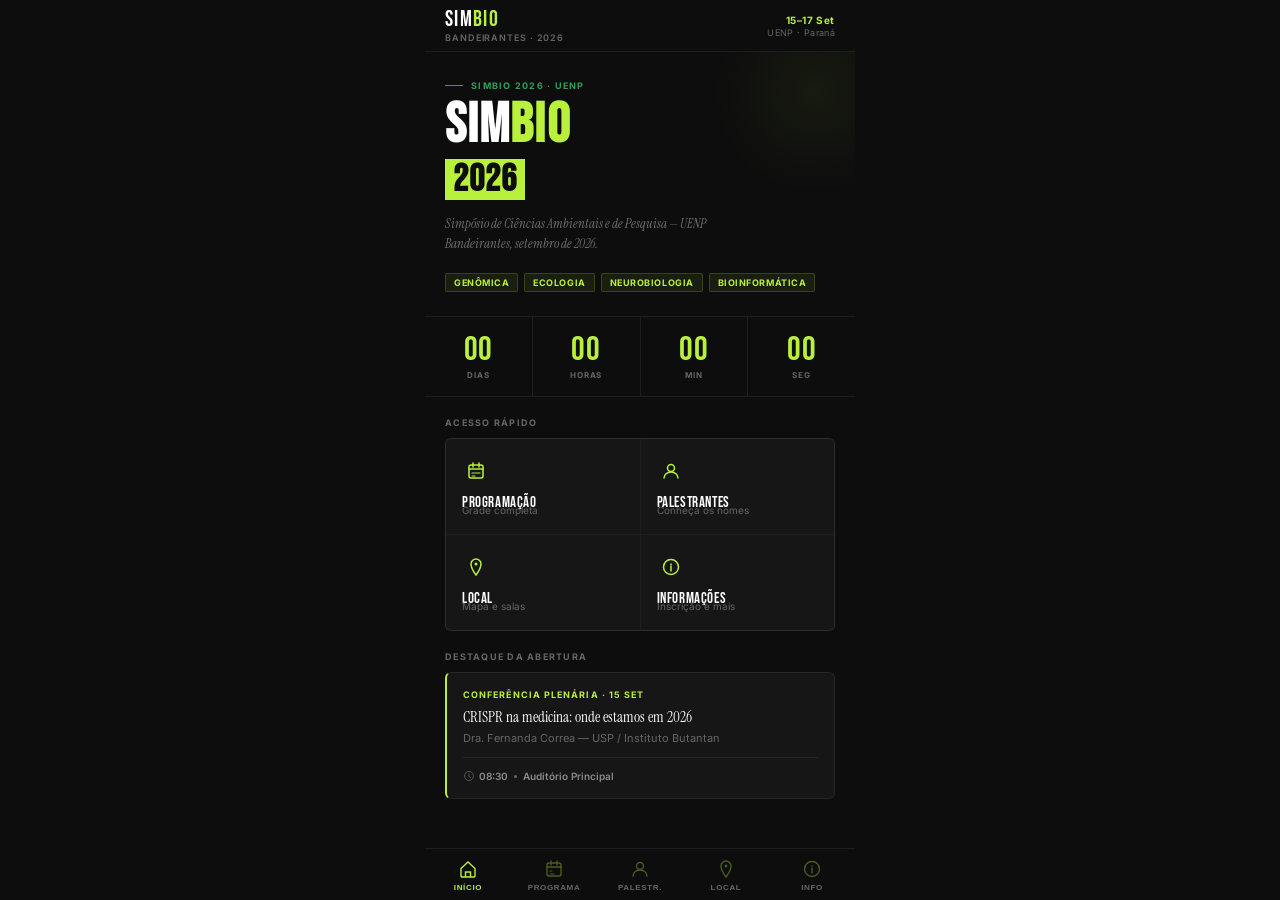
==== app.html @ 9fc4fdfe "update app and index" ====
<!DOCTYPE html>
<html lang="pt-BR">
<head>
  <meta charset="UTF-8" />
  <meta name="viewport" content="width=device-width, initial-scale=1.0, viewport-fit=cover" />
  <meta name="theme-color" content="#0d0d0d" />
  <meta name="apple-mobile-web-app-capable" content="yes" />
  <meta name="apple-mobile-web-app-status-bar-style" content="black-translucent" />
  <meta name="apple-mobile-web-app-title" content="SIMBIO" />
  <meta name="description" content="App oficial do SIMBIO 2026 — UENP Bandeirantes" />
  <link rel="manifest" href="manifest.json" />
  <link href="https://fonts.googleapis.com/css2?family=Bebas+Neue&family=Instrument+Serif:ital@0;1&family=Inter:wght@300;400;500;600&display=swap" rel="stylesheet" />
  <title>SIMBIO 2026</title>
  <style>
    *, *::before, *::after { box-sizing: border-box; margin: 0; padding: 0; }

    :root {
      --ink:      #0d0d0d;
      --ink-mid:  #161616;
      --ink-dim:  #555;
      --bio:      #1a6b3a;
      --bio-lite: #2fa05a;
      --acid:     #b8f03c;
      --white:    #ffffff;
      --muted:    #666;
      --rule:     rgba(255,255,255,0.07);
      --safe-top: env(safe-area-inset-top, 0px);
      --safe-bot: env(safe-area-inset-bottom, 0px);
    }

    html, body {
      height: 100%;
      background: var(--ink);
      color: var(--white);
      font-family: 'Inter', system-ui, sans-serif;
      -webkit-font-smoothing: antialiased;
      overscroll-behavior: none;
    }

    #app {
      display: flex;
      flex-direction: column;
      height: 100dvh;
      max-width: 430px;
      margin: 0 auto;
    }

    /* ── INSTALL BANNER ── */
    #install-banner {
      display: none;
      align-items: center;
      gap: 10px;
      background: var(--acid);
      color: var(--ink);
      padding: 10px 16px;
      padding-top: calc(10px + var(--safe-top));
      font-size: 12px;
      font-weight: 600;
    }
    #install-banner.visible { display: flex; }
    #install-banner button {
      margin-left: auto;
      background: var(--ink);
      color: var(--acid);
      border: none;
      border-radius: 3px;
      padding: 5px 14px;
      font-size: 10px;
      font-weight: 700;
      letter-spacing: 0.08em;
      text-transform: uppercase;
      cursor: pointer;
      white-space: nowrap;
      font-family: inherit;
    }
    #install-banner .close-banner {
      background: transparent;
      color: var(--ink);
      border: none;
      padding: 4px 2px;
      font-size: 18px;
      line-height: 1;
      cursor: pointer;
      opacity: 0.6;
    }

    /* ── HEADER ── */
    header {
      padding: 0 20px;
      padding-top: var(--safe-top);
      height: calc(52px + var(--safe-top));
      background: var(--ink);
      border-bottom: 1px solid var(--rule);
      display: flex;
      align-items: center;
      justify-content: space-between;
      position: sticky; top: 0; z-index: 10;
      flex-shrink: 0;
    }
    .logo-mark {
      font-family: 'Bebas Neue', sans-serif;
      font-size: 22px;
      letter-spacing: 0.06em;
      color: var(--white);
      line-height: 1;
    }
    .logo-mark span { color: var(--acid); }
    .logo-sub {
      font-size: 9px;
      font-weight: 600;
      letter-spacing: 0.1em;
      text-transform: uppercase;
      color: var(--muted);
      margin-top: 1px;
    }
    .header-date {
      font-size: 10px;
      font-weight: 700;
      letter-spacing: 0.06em;
      color: var(--acid);
      text-align: right;
    }
    .header-date span {
      display: block;
      font-size: 9px;
      font-weight: 400;
      color: var(--muted);
      letter-spacing: 0.04em;
      margin-top: 1px;
    }

    /* ── SCROLL ── */
    main { flex: 1; overflow-y: auto; -webkit-overflow-scrolling: touch; }
    .screen { display: none; }
    .screen.active { display: block; }

    /* ── SEC LABEL ── */
    .sec-label {
      font-size: 9px;
      font-weight: 700;
      letter-spacing: 0.14em;
      text-transform: uppercase;
      color: var(--muted);
      padding: 20px 20px 10px;
    }

    /* ── HOME HERO ── */
    .home-hero {
      padding: 28px 20px 24px;
      border-bottom: 1px solid var(--rule);
      position: relative;
      overflow: hidden;
    }
    .home-hero::after {
      content: '';
      position: absolute;
      top: -80px; right: -80px;
      width: 240px; height: 240px;
      background: radial-gradient(circle, rgba(184,240,60,0.06) 0%, transparent 60%);
      pointer-events: none;
    }
    .hero-eyebrow {
      display: flex; align-items: center; gap: 8px;
      font-size: 9px;
      font-weight: 700;
      letter-spacing: 0.14em;
      text-transform: uppercase;
      color: var(--bio-lite);
      margin-bottom: 10px;
    }
    .hero-eyebrow::before {
      content: '';
      display: inline-block;
      width: 18px; height: 1px;
      background: var(--bio-lite);
    }
    .hero-title {
      font-family: 'Bebas Neue', sans-serif;
      font-size: 56px;
      line-height: 0.88;
      letter-spacing: 0.02em;
      color: var(--white);
    }
    .hero-title .a { color: var(--acid); }
    .hero-title .yr {
      display: inline-block;
      background: var(--acid);
      color: var(--ink);
      padding: 0 8px;
      font-size: 38px;
      line-height: 1.08;
    }
    .hero-sub {
      font-family: 'Instrument Serif', serif;
      font-style: italic;
      font-size: 13px;
      color: rgba(255,255,255,0.42);
      line-height: 1.55;
      margin: 14px 0 18px;
      max-width: 280px;
    }
    .hero-tags { display: flex; gap: 6px; flex-wrap: wrap; }
    .hero-tag {
      background: rgba(184,240,60,0.08);
      border: 1px solid rgba(184,240,60,0.18);
      border-radius: 2px;
      padding: 3px 8px;
      font-size: 9px;
      font-weight: 700;
      letter-spacing: 0.06em;
      text-transform: uppercase;
      color: var(--acid);
    }

    /* ── COUNTDOWN ── */
    .cd-row {
      display: flex;
      border-bottom: 1px solid var(--rule);
    }
    .cd-box {
      flex: 1;
      padding: 16px 0;
      text-align: center;
      border-right: 1px solid var(--rule);
    }
    .cd-box:last-child { border-right: none; }
    .cd-num {
      font-family: 'Bebas Neue', sans-serif;
      font-size: 34px;
      color: var(--acid);
      line-height: 1;
      display: block;
      letter-spacing: 0.02em;
    }
    .cd-lbl {
      font-size: 8px;
      font-weight: 700;
      letter-spacing: 0.1em;
      text-transform: uppercase;
      color: var(--muted);
      margin-top: 3px;
      display: block;
    }

    /* ── QUICK GRID ── */
    .quick-grid {
      display: grid;
      grid-template-columns: 1fr 1fr;
      gap: 1px;
      background: var(--rule);
      margin: 0 20px;
      border-radius: 6px;
      overflow: hidden;
      border: 1px solid var(--rule);
    }
    .quick-card {
      background: var(--ink-mid);
      padding: 18px 16px;
      cursor: pointer;
      -webkit-tap-highlight-color: transparent;
      transition: background .12s;
      display: flex;
      flex-direction: column;
      gap: 10px;
    }
    .quick-card:active { background: rgba(26,107,58,0.3); }
    .quick-icon {
      width: 28px; height: 28px;
      display: flex; align-items: center; justify-content: center;
    }
    .quick-icon svg { display: block; }
    .quick-title {
      font-family: 'Bebas Neue', sans-serif;
      font-size: 15px;
      letter-spacing: 0.04em;
      color: var(--white);
      line-height: 1;
    }
    .quick-sub {
      font-size: 10px;
      color: var(--muted);
      margin-top: -6px;
    }

    /* ── DESTAQUE ── */
    .destaque {
      margin: 0 20px;
      border: 1px solid var(--rule);
      border-left: 2px solid var(--acid);
      border-radius: 6px;
      padding: 16px;
      background: var(--ink-mid);
    }
    .destaque-label {
      font-size: 9px;
      font-weight: 700;
      letter-spacing: 0.12em;
      text-transform: uppercase;
      color: var(--acid);
      margin-bottom: 8px;
    }
    .destaque-title {
      font-family: 'Instrument Serif', serif;
      font-size: 15px;
      color: var(--white);
      line-height: 1.3;
      margin-bottom: 4px;
    }
    .destaque-speaker { font-size: 11px; color: var(--muted); }
    .destaque-meta {
      display: flex; align-items: center; gap: 6px;
      margin-top: 12px;
      padding-top: 12px;
      border-top: 1px solid var(--rule);
    }
    .destaque-meta-item {
      font-size: 10px;
      font-weight: 600;
      color: rgba(255,255,255,0.5);
      display: flex; align-items: center; gap: 4px;
    }
    .destaque-meta-item svg { opacity: 0.5; }
    .destaque-meta-dot {
      width: 3px; height: 3px;
      background: var(--muted);
      border-radius: 50%;
    }

    /* ── PROGRAMAÇÃO ── */
    .day-tabs {
      display: flex;
      border-bottom: 1px solid var(--rule);
      overflow-x: auto;
      scrollbar-width: none;
    }
    .day-tabs::-webkit-scrollbar { display: none; }
    .day-tab {
      flex-shrink: 0;
      padding: 12px 20px;
      background: transparent;
      border: none;
      border-bottom: 2px solid transparent;
      margin-bottom: -1px;
      font-family: 'Bebas Neue', sans-serif;
      font-size: 15px;
      letter-spacing: 0.06em;
      color: var(--muted);
      cursor: pointer;
      -webkit-tap-highlight-color: transparent;
      transition: color .15s, border-color .15s;
    }
    .day-tab.active { color: var(--acid); border-bottom-color: var(--acid); }

    .sched-list { padding: 0 20px; }
    .sched-item {
      display: flex; gap: 16px;
      padding: 14px 0;
      border-bottom: 1px solid var(--rule);
    }
    .sched-item:last-child { border-bottom: none; }
    .sched-time {
      flex-shrink: 0;
      width: 38px;
      font-size: 10px;
      font-weight: 500;
      color: var(--muted);
      padding-top: 2px;
      font-variant-numeric: tabular-nums;
    }
    .sched-info { flex: 1; }
    .sched-name {
      font-size: 13px;
      font-weight: 600;
      color: var(--white);
      line-height: 1.35;
      margin-bottom: 2px;
    }
    .sched-speaker { font-size: 11px; color: var(--muted); margin-bottom: 6px; }
    .sched-tags { display: flex; gap: 4px; flex-wrap: wrap; }
    .tag-room {
      font-size: 9px;
      font-weight: 600;
      letter-spacing: 0.04em;
      background: rgba(26,107,58,0.2);
      color: var(--bio-lite);
      padding: 2px 6px;
      border-radius: 2px;
    }
    .tag-type {
      font-size: 9px;
      font-weight: 700;
      letter-spacing: 0.06em;
      text-transform: uppercase;
      background: rgba(184,240,60,0.1);
      color: var(--acid);
      padding: 2px 6px;
      border-radius: 2px;
    }

    /* ── PALESTRANTES ── */
    .speakers-list { padding: 0 20px; }
    .speaker-item {
      display: flex; align-items: center; gap: 14px;
      padding: 14px 0;
      border-bottom: 1px solid var(--rule);
    }
    .speaker-item:last-child { border-bottom: none; }
    .sp-ava {
      width: 40px; height: 40px;
      border-radius: 50%;
      background: var(--ink-mid);
      border: 1px solid var(--rule);
      display: flex; align-items: center; justify-content: center;
      flex-shrink: 0;
    }
    .sp-info { flex: 1; }
    .sp-name {
      font-family: 'Instrument Serif', serif;
      font-size: 14px;
      color: var(--white);
      margin-bottom: 1px;
    }
    .sp-inst {
      font-size: 9px;
      font-weight: 700;
      letter-spacing: 0.08em;
      text-transform: uppercase;
      color: var(--bio-lite);
    }
    .sp-topic { font-size: 11px; color: var(--muted); margin-top: 3px; line-height: 1.35; }

    /* ── MAPA ── */
    .map-visual {
      height: 150px;
      background: #0a0a0a;
      position: relative;
      overflow: hidden;
      display: flex; align-items: center; justify-content: center;
      border-bottom: 1px solid var(--rule);
    }
    .map-grid-bg {
      position: absolute; inset: 0;
      background-image:
        linear-gradient(rgba(184,240,60,0.05) 1px, transparent 1px),
        linear-gradient(90deg, rgba(184,240,60,0.05) 1px, transparent 1px);
      background-size: 28px 28px;
    }
    .map-pin-wrap {
      position: relative; z-index: 1;
      display: flex; flex-direction: column; align-items: center; gap: 8px;
    }
    .map-dot {
      width: 14px; height: 14px;
      background: var(--acid);
      border-radius: 50% 50% 50% 0;
      transform: rotate(-45deg);
      box-shadow: 0 0 0 4px rgba(184,240,60,0.15);
    }
    .map-lbl {
      background: rgba(13,13,13,0.92);
      border: 1px solid rgba(184,240,60,0.15);
      padding: 4px 10px;
      border-radius: 3px;
      font-size: 10px;
      font-weight: 700;
      letter-spacing: 0.05em;
      color: rgba(255,255,255,0.7);
      white-space: nowrap;
    }
    .map-info-bar {
      display: flex; justify-content: space-between; align-items: center;
      padding: 14px 20px;
      border-bottom: 1px solid var(--rule);
    }
    .map-addr { font-size: 12px; font-weight: 600; color: var(--white); }
    .map-city { font-size: 10px; color: var(--muted); margin-top: 2px; }
    .map-btn {
      background: var(--acid);
      color: var(--ink);
      border: none;
      border-radius: 3px;
      padding: 8px 14px;
      font-size: 10px;
      font-weight: 700;
      letter-spacing: 0.08em;
      text-transform: uppercase;
      cursor: pointer;
      font-family: inherit;
    }

    .rooms-list { padding: 0 20px; }
    .room-row {
      display: flex; align-items: center; gap: 14px;
      padding: 13px 0;
      border-bottom: 1px solid var(--rule);
    }
    .room-row:last-child { border-bottom: none; }
    .room-icon {
      width: 32px; height: 32px;
      background: rgba(26,107,58,0.15);
      border-radius: 4px;
      display: flex; align-items: center; justify-content: center;
      flex-shrink: 0;
    }
    .room-name { font-size: 13px; font-weight: 600; color: var(--white); }
    .room-cap { font-size: 10px; color: var(--muted); margin-top: 2px; }

    /* ── INFO ── */
    .info-cards { padding: 0 20px; }
    .info-card {
      background: var(--ink-mid);
      border: 1px solid var(--rule);
      border-radius: 6px;
      padding: 16px;
      margin-bottom: 8px;
    }
    .info-card-head {
      display: flex; align-items: center; gap: 8px;
      font-family: 'Bebas Neue', sans-serif;
      font-size: 15px;
      letter-spacing: 0.04em;
      color: var(--white);
      margin-bottom: 10px;
    }
    .info-card p { font-size: 12px; color: var(--muted); line-height: 1.65; }
    .info-card a { color: var(--acid); text-decoration: none; }
    .info-items { list-style: none; }
    .info-items li {
      font-size: 12px; color: var(--muted);
      padding: 4px 0;
      border-bottom: 1px solid var(--rule);
      display: flex; align-items: flex-start; gap: 8px;
    }
    .info-items li:last-child { border-bottom: none; }
    .info-items li::before {
      content: '';
      display: inline-block;
      width: 4px; height: 4px;
      background: var(--acid);
      border-radius: 50%;
      flex-shrink: 0;
      margin-top: 5px;
    }

    /* ── NAV ── */
    nav {
      display: flex;
      background: var(--ink);
      border-top: 1px solid var(--rule);
      padding-bottom: var(--safe-bot);
      flex-shrink: 0;
    }
    .nav-btn {
      flex: 1;
      display: flex; flex-direction: column; align-items: center; justify-content: center;
      padding: 10px 4px 8px;
      background: transparent;
      border: none;
      cursor: pointer;
      -webkit-tap-highlight-color: transparent;
      gap: 4px;
    }
    .nav-icon { display: flex; align-items: center; justify-content: center; }
    .nav-icon svg { transition: opacity .15s; }
    .nav-label {
      font-size: 8px;
      font-weight: 700;
      letter-spacing: 0.08em;
      text-transform: uppercase;
      color: var(--muted);
      font-family: inherit;
      transition: color .15s;
    }
    .nav-btn.active .nav-label { color: var(--acid); }
    .nav-btn.active .nav-icon svg { opacity: 1; }
    .nav-btn:not(.active) .nav-icon svg { opacity: 0.35; }

    /* ── MODAL ── */
    #install-modal {
      display: none;
      position: fixed; inset: 0; z-index: 100;
      background: rgba(0,0,0,0.75);
      align-items: flex-end;
      justify-content: center;
    }
    #install-modal.open { display: flex; }
    .modal-sheet {
      background: #1a1a1a;
      border-radius: 14px 14px 0 0;
      padding: 20px 20px calc(28px + var(--safe-bot));
      width: 100%;
      max-width: 430px;
      border-top: 1px solid var(--rule);
    }
    .modal-handle {
      width: 32px; height: 3px;
      background: rgba(255,255,255,0.12);
      border-radius: 2px;
      margin: 0 auto 18px;
    }
    .modal-sheet h3 {
      font-family: 'Bebas Neue', sans-serif;
      font-size: 22px;
      letter-spacing: 0.04em;
      color: var(--white);
      margin-bottom: 6px;
    }
    .modal-sheet p { font-size: 12px; color: var(--muted); margin-bottom: 16px; line-height: 1.65; }
    .install-steps { list-style: none; margin-bottom: 20px; }
    .install-steps li {
      display: flex; align-items: flex-start; gap: 10px;
      padding: 7px 0;
      font-size: 12px; color: rgba(255,255,255,0.6);
      border-bottom: 1px solid var(--rule);
    }
    .install-steps li:last-child { border-bottom: none; }
    .step-num {
      flex-shrink: 0;
      width: 18px; height: 18px;
      background: var(--bio);
      border-radius: 50%;
      display: flex; align-items: center; justify-content: center;
      font-size: 9px; font-weight: 700; color: white;
    }
    .modal-btns { display: flex; gap: 8px; }
    .btn-primary {
      flex: 1;
      background: var(--acid);
      border: none; border-radius: 4px;
      padding: 13px;
      font-family: 'Bebas Neue', sans-serif;
      font-size: 18px;
      letter-spacing: 0.06em;
      color: var(--ink);
      cursor: pointer;
    }
    .btn-secondary {
      background: transparent;
      border: 1px solid var(--rule);
      border-radius: 4px;
      padding: 13px 16px;
      font-size: 11px;
      font-weight: 600;
      color: var(--muted);
      cursor: pointer;
      font-family: inherit;
      letter-spacing: 0.04em;
    }


    /* ── GRADIENT TEXT (no-span color split) ── */
    .title-grad {
      background: linear-gradient(90deg, #ffffff 0%, #ffffff 52%, #b8f03c 52%);
      -webkit-background-clip: text;
      -webkit-text-fill-color: transparent;
      background-clip: text;
    }
    .logo-grad {
      background: linear-gradient(90deg, #ffffff 0%, #ffffff 56%, #b8f03c 56%);
      -webkit-background-clip: text;
      -webkit-text-fill-color: transparent;
      background-clip: text;
    }
    @media (prefers-reduced-motion: reduce) { * { transition: none !important; } }
  </style>
</head>
<body>
<div id="app">

  <div id="install-banner">
    <span>Instale o SIMBIO no seu celular</span>
    <button id="banner-install-btn">Instalar</button>
    <button class="close-banner" id="banner-close">×</button>
  </div>

  <header>
    <div>
      <div class="logo-mark">SIM<span>BIO</span></div>
      <div class="logo-sub">Bandeirantes · 2026</div>
    </div>
    <div class="header-date">
      15–17 Set
      <span>UENP · Paraná</span>
    </div>
  </header>

  <main>

    <!-- HOME -->
    <section class="screen active" id="screen-home">
      <div class="home-hero">
        <p class="hero-eyebrow">SIMBIO 2026 · UENP</p>
        <h2 class="hero-title">
          SIM<span class="a">BIO</span><br>
          <span class="yr">2026</span>
        </h2>
        <p class="hero-sub">Simpósio de Ciências Ambientais e de Pesquisa — UENP Bandeirantes, setembro de 2026.</p>
        <div class="hero-tags">
          <span class="hero-tag">Genômica</span>
          <span class="hero-tag">Ecologia</span>
          <span class="hero-tag">Neurobiologia</span>
          <span class="hero-tag">Bioinformática</span>
        </div>
      </div>

      <div class="cd-row">
        <div class="cd-box"><span class="cd-num" id="cd-d">90</span><span class="cd-lbl">Dias</span></div>
        <div class="cd-box"><span class="cd-num" id="cd-h">00</span><span class="cd-lbl">Horas</span></div>
        <div class="cd-box"><span class="cd-num" id="cd-m">00</span><span class="cd-lbl">Min</span></div>
        <div class="cd-box"><span class="cd-num" id="cd-s">00</span><span class="cd-lbl">Seg</span></div>
      </div>

      <p class="sec-label">Acesso rápido</p>
      <div class="quick-grid">
        <div class="quick-card" onclick="goTo('programacao')">
          <div class="quick-icon">
            <svg width="20" height="20" viewBox="0 0 20 20" fill="none">
              <rect x="3" y="4" width="14" height="13" rx="2" stroke="#b8f03c" stroke-width="1.5"/>
              <path d="M7 2v4M13 2v4M3 8h14" stroke="#b8f03c" stroke-width="1.5" stroke-linecap="round"/>
              <path d="M6 12h2M9 12h5M6 15h3" stroke="#b8f03c" stroke-width="1.2" stroke-linecap="round"/>
            </svg>
          </div>
          <div>
            <div class="quick-title">Programação</div>
            <div class="quick-sub">Grade completa</div>
          </div>
        </div>
        <div class="quick-card" onclick="goTo('palestrantes')">
          <div class="quick-icon">
            <svg width="20" height="20" viewBox="0 0 20 20" fill="none">
              <circle cx="10" cy="7" r="3.5" stroke="#b8f03c" stroke-width="1.5"/>
              <path d="M3 17c0-3.314 3.134-6 7-6s7 2.686 7 6" stroke="#b8f03c" stroke-width="1.5" stroke-linecap="round"/>
            </svg>
          </div>
          <div>
            <div class="quick-title">Palestrantes</div>
            <div class="quick-sub">Conheça os nomes</div>
          </div>
        </div>
        <div class="quick-card" onclick="goTo('mapa')">
          <div class="quick-icon">
            <svg width="20" height="20" viewBox="0 0 20 20" fill="none">
              <path d="M10 2C7.239 2 5 4.239 5 7c0 4.418 5 11 5 11s5-6.582 5-11c0-2.761-2.239-5-5-5z" stroke="#b8f03c" stroke-width="1.5"/>
              <circle cx="10" cy="7" r="1.5" fill="#b8f03c"/>
            </svg>
          </div>
          <div>
            <div class="quick-title">Local</div>
            <div class="quick-sub">Mapa e salas</div>
          </div>
        </div>
        <div class="quick-card" onclick="goTo('info')">
          <div class="quick-icon">
            <svg width="20" height="20" viewBox="0 0 20 20" fill="none">
              <circle cx="10" cy="10" r="7.5" stroke="#b8f03c" stroke-width="1.5"/>
              <path d="M10 9v5M10 7v.5" stroke="#b8f03c" stroke-width="1.5" stroke-linecap="round"/>
            </svg>
          </div>
          <div>
            <div class="quick-title">Informações</div>
            <div class="quick-sub">Inscrição e mais</div>
          </div>
        </div>
      </div>

      <p class="sec-label">Destaque da abertura</p>
      <div class="destaque">
        <p class="destaque-label">Conferência plenária · 15 Set</p>
        <p class="destaque-title">CRISPR na medicina: onde estamos em 2026</p>
        <p class="destaque-speaker">Dra. Fernanda Correa — USP / Instituto Butantan</p>
        <div class="destaque-meta">
          <div class="destaque-meta-item">
            <svg width="12" height="12" viewBox="0 0 12 12" fill="none"><circle cx="6" cy="6" r="4.5" stroke="currentColor" stroke-width="1"/><path d="M6 4v2.5l1.5 1" stroke="currentColor" stroke-width="1" stroke-linecap="round"/></svg>
            08:30
          </div>
          <div class="destaque-meta-dot"></div>
          <div class="destaque-meta-item">Auditório Principal</div>
        </div>
      </div>
      <div style="height:20px"></div>
    </section>

    <!-- PROGRAMAÇÃO -->
    <section class="screen" id="screen-programacao">
      <div class="day-tabs">
        <button class="day-tab active" onclick="setDay(this,'dia1')">Seg 15</button>
        <button class="day-tab" onclick="setDay(this,'dia2')">Ter 16</button>
        <button class="day-tab" onclick="setDay(this,'dia3')">Qua 17</button>
      </div>
      <div class="sched-list" id="dia1">
        <div class="sched-item"><div class="sched-time">08:00</div><div class="sched-info"><p class="sched-name">Credenciamento e abertura</p><div class="sched-tags"><span class="tag-room">Hall de entrada</span></div></div></div>
        <div class="sched-item"><div class="sched-time">08:30</div><div class="sched-info"><p class="sched-name">CRISPR na medicina: onde estamos em 2026</p><p class="sched-speaker">Dra. Fernanda Correa — USP</p><div class="sched-tags"><span class="tag-room">Aud. Principal</span><span class="tag-type">Plenária</span></div></div></div>
        <div class="sched-item"><div class="sched-time">10:00</div><div class="sched-info"><p class="sched-name">Coffee Break</p><div class="sched-tags"><span class="tag-room">Foyer</span></div></div></div>
        <div class="sched-item"><div class="sched-time">10:30</div><div class="sched-info"><p class="sched-name">Simpósio: Biodiversidade da Mata Atlântica</p><p class="sched-speaker">Dr. Rafael Menezes — INPA</p><div class="sched-tags"><span class="tag-room">Sala A</span></div></div></div>
        <div class="sched-item"><div class="sched-time">14:00</div><div class="sched-info"><p class="sched-name">Comunicações orais — Ecologia</p><div class="sched-tags"><span class="tag-room">Sala B</span></div></div></div>
        <div class="sched-item"><div class="sched-time">16:00</div><div class="sched-info"><p class="sched-name">Sessão de pôsteres I</p><div class="sched-tags"><span class="tag-room">Aud. Principal</span><span class="tag-type">Interativo</span></div></div></div>
      </div>
      <div class="sched-list" id="dia2" style="display:none">
        <div class="sched-item"><div class="sched-time">09:00</div><div class="sched-info"><p class="sched-name">Neurobiologia do comportamento animal</p><p class="sched-speaker">Prof. Marcelo Dias — UFMG</p><div class="sched-tags"><span class="tag-room">Aud. Principal</span><span class="tag-type">Plenária</span></div></div></div>
        <div class="sched-item"><div class="sched-time">10:30</div><div class="sched-info"><p class="sched-name">Mesa redonda: Publicação científica</p><div class="sched-tags"><span class="tag-room">Sala A</span></div></div></div>
        <div class="sched-item"><div class="sched-time">14:00</div><div class="sched-info"><p class="sched-name">Minicurso: Microscopia confocal</p><p class="sched-speaker">Dra. Larissa Fontes — FIOCRUZ</p><div class="sched-tags"><span class="tag-room">Lab. Microscopia</span></div></div></div>
        <div class="sched-item"><div class="sched-time">16:00</div><div class="sched-info"><p class="sched-name">Workshop: Bioinformática aplicada</p><p class="sched-speaker">Profa. Camila Teixeira — UNICAMP</p><div class="sched-tags"><span class="tag-room">Lab. Computação</span></div></div></div>
      </div>
      <div class="sched-list" id="dia3" style="display:none">
        <div class="sched-item"><div class="sched-time">09:00</div><div class="sched-info"><p class="sched-name">Mudanças climáticas e biodiversidade</p><p class="sched-speaker">Dra. Ana Lima — INPE</p><div class="sched-tags"><span class="tag-room">Aud. Principal</span><span class="tag-type">Plenária</span></div></div></div>
        <div class="sched-item"><div class="sched-time">11:00</div><div class="sched-info"><p class="sched-name">Sessão de pôsteres II</p><div class="sched-tags"><span class="tag-room">Aud. Principal</span><span class="tag-type">Interativo</span></div></div></div>
        <div class="sched-item"><div class="sched-time">14:00</div><div class="sched-info"><p class="sched-name">Comunicações orais — Biologia Molecular</p><div class="sched-tags"><span class="tag-room">Sala B</span></div></div></div>
        <div class="sched-item"><div class="sched-time">17:00</div><div class="sched-info"><p class="sched-name">Premiação e encerramento</p><div class="sched-tags"><span class="tag-room">Aud. Principal</span><span class="tag-type">Plenária</span></div></div></div>
      </div>
    </section>

    <!-- PALESTRANTES -->
    <section class="screen" id="screen-palestrantes">
      <p class="sec-label">Confirmados</p>
      <div class="speakers-list">
        <div class="speaker-item">
          <div class="sp-ava"><svg width="18" height="18" viewBox="0 0 20 20" fill="none"><circle cx="10" cy="7" r="3.5" stroke="#2fa05a" stroke-width="1.5"/><path d="M3 17c0-3.314 3.134-6 7-6s7 2.686 7 6" stroke="#2fa05a" stroke-width="1.5" stroke-linecap="round"/></svg></div>
          <div class="sp-info"><p class="sp-name">Dra. Fernanda Correa</p><p class="sp-inst">USP / Butantan</p><p class="sp-topic">CRISPR e terapia gênica</p></div>
        </div>
        <div class="speaker-item">
          <div class="sp-ava"><svg width="18" height="18" viewBox="0 0 20 20" fill="none"><circle cx="10" cy="7" r="3.5" stroke="#2fa05a" stroke-width="1.5"/><path d="M3 17c0-3.314 3.134-6 7-6s7 2.686 7 6" stroke="#2fa05a" stroke-width="1.5" stroke-linecap="round"/></svg></div>
          <div class="sp-info"><p class="sp-name">Dr. Rafael Menezes</p><p class="sp-inst">INPA</p><p class="sp-topic">Biodiversidade Amazônica</p></div>
        </div>
        <div class="speaker-item">
          <div class="sp-ava"><svg width="18" height="18" viewBox="0 0 20 20" fill="none"><circle cx="10" cy="7" r="3.5" stroke="#2fa05a" stroke-width="1.5"/><path d="M3 17c0-3.314 3.134-6 7-6s7 2.686 7 6" stroke="#2fa05a" stroke-width="1.5" stroke-linecap="round"/></svg></div>
          <div class="sp-info"><p class="sp-name">Profa. Camila Teixeira</p><p class="sp-inst">UNICAMP</p><p class="sp-topic">Bioinformática e genômica</p></div>
        </div>
        <div class="speaker-item">
          <div class="sp-ava"><svg width="18" height="18" viewBox="0 0 20 20" fill="none"><circle cx="10" cy="7" r="3.5" stroke="#2fa05a" stroke-width="1.5"/><path d="M3 17c0-3.314 3.134-6 7-6s7 2.686 7 6" stroke="#2fa05a" stroke-width="1.5" stroke-linecap="round"/></svg></div>
          <div class="sp-info"><p class="sp-name">Prof. Marcelo Dias</p><p class="sp-inst">UFMG</p><p class="sp-topic">Neurobiologia animal</p></div>
        </div>
        <div class="speaker-item">
          <div class="sp-ava"><svg width="18" height="18" viewBox="0 0 20 20" fill="none"><circle cx="10" cy="7" r="3.5" stroke="#2fa05a" stroke-width="1.5"/><path d="M3 17c0-3.314 3.134-6 7-6s7 2.686 7 6" stroke="#2fa05a" stroke-width="1.5" stroke-linecap="round"/></svg></div>
          <div class="sp-info"><p class="sp-name">Dra. Ana Lima</p><p class="sp-inst">INPE</p><p class="sp-topic">Clima e biodiversidade</p></div>
        </div>
        <div class="speaker-item">
          <div class="sp-ava"><svg width="18" height="18" viewBox="0 0 20 20" fill="none"><circle cx="10" cy="7" r="3.5" stroke="#2fa05a" stroke-width="1.5"/><path d="M3 17c0-3.314 3.134-6 7-6s7 2.686 7 6" stroke="#2fa05a" stroke-width="1.5" stroke-linecap="round"/></svg></div>
          <div class="sp-info"><p class="sp-name">Dra. Larissa Fontes</p><p class="sp-inst">FIOCRUZ</p><p class="sp-topic">Microscopia avançada</p></div>
        </div>
      </div>
    </section>

    <!-- MAPA -->
    <section class="screen" id="screen-mapa">
      <div class="map-visual">
        <div class="map-grid-bg"></div>
        <div class="map-pin-wrap">
          <div class="map-dot"></div>
          <div class="map-lbl">UENP — Campus Bandeirantes</div>
        </div>
      </div>
      <div class="map-info-bar">
        <div>
          <p class="map-addr">UENP — Campus Bandeirantes</p>
          <p class="map-city">Bandeirantes, Paraná</p>
        </div>
        <button class="map-btn" onclick="window.open('https://maps.google.com/?q=UENP+Bandeirantes+Parana')">Ver mapa</button>
      </div>
      <p class="sec-label">Salas e espaços</p>
      <div class="rooms-list">
        <div class="room-row">
          <div class="room-icon"><svg width="16" height="16" viewBox="0 0 16 16" fill="none"><rect x="2" y="5" width="12" height="9" rx="1" stroke="#2fa05a" stroke-width="1.2"/><path d="M5 5V4a3 3 0 016 0v1M8 9v2" stroke="#2fa05a" stroke-width="1.2" stroke-linecap="round"/></svg></div>
          <div><p class="room-name">Auditório Principal</p><p class="room-cap">800 pessoas — Plenárias e pôsteres</p></div>
        </div>
        <div class="room-row">
          <div class="room-icon"><svg width="16" height="16" viewBox="0 0 16 16" fill="none"><rect x="2" y="2" width="12" height="12" rx="1.5" stroke="#2fa05a" stroke-width="1.2"/><path d="M5 8h6M5 11h4" stroke="#2fa05a" stroke-width="1.2" stroke-linecap="round"/></svg></div>
          <div><p class="room-name">Sala A</p><p class="room-cap">150 pessoas — Simpósios</p></div>
        </div>
        <div class="room-row">
          <div class="room-icon"><svg width="16" height="16" viewBox="0 0 16 16" fill="none"><rect x="2" y="2" width="12" height="12" rx="1.5" stroke="#2fa05a" stroke-width="1.2"/><path d="M5 8h6M5 11h4" stroke="#2fa05a" stroke-width="1.2" stroke-linecap="round"/></svg></div>
          <div><p class="room-name">Sala B</p><p class="room-cap">150 pessoas — Comunicações orais</p></div>
        </div>
        <div class="room-row">
          <div class="room-icon"><svg width="16" height="16" viewBox="0 0 16 16" fill="none"><rect x="1.5" y="3.5" width="13" height="9" rx="1.5" stroke="#2fa05a" stroke-width="1.2"/><path d="M5 13.5v1.5M11 13.5v1.5M3 15.5h10" stroke="#2fa05a" stroke-width="1.2" stroke-linecap="round"/></svg></div>
          <div><p class="room-name">Lab. de Computação</p><p class="room-cap">40 pessoas — Workshops</p></div>
        </div>
        <div class="room-row">
          <div class="room-icon"><svg width="16" height="16" viewBox="0 0 16 16" fill="none"><circle cx="8" cy="7" r="4" stroke="#2fa05a" stroke-width="1.2"/><path d="M8 11v3M5 14h6" stroke="#2fa05a" stroke-width="1.2" stroke-linecap="round"/><circle cx="8" cy="7" r="1.5" fill="#2fa05a"/></svg></div>
          <div><p class="room-name">Lab. de Microscopia</p><p class="room-cap">20 pessoas — Minicursos práticos</p></div>
        </div>
      </div>
    </section>

    <!-- INFO -->
    <section class="screen" id="screen-info">
      <p class="sec-label">Informações gerais</p>
      <div class="info-cards">
        <div class="info-card">
          <p class="info-card-head">
            <svg width="14" height="14" viewBox="0 0 14 14" fill="none"><rect x="1.5" y="2.5" width="11" height="10" rx="1.5" stroke="#b8f03c" stroke-width="1.2"/><path d="M4.5 1.5v2M9.5 1.5v2M1.5 6h11" stroke="#b8f03c" stroke-width="1.2" stroke-linecap="round"/></svg>
            Inscrições
          </p>
          <ul class="info-items">
            <li>Abertas até 30 de agosto de 2026</li>
            <li>Graduação: R$ 120,00</li>
            <li>Pós-graduação: R$ 200,00</li>
            <li>Profissionais: R$ 350,00</li>
            <li>Submissão de trabalhos: até 15 de julho</li>
          </ul>
        </div>
      
        <div class="info-card">
          <p class="info-card-head">
            <svg width="14" height="14" viewBox="0 0 14 14" fill="none"><rect x="1.5" y="4.5" width="11" height="8" rx="1.5" stroke="#b8f03c" stroke-width="1.2"/><path d="M5 4.5V3a2 2 0 014 0v1.5M4.5 8.5h5" stroke="#b8f03c" stroke-width="1.2" stroke-linecap="round"/></svg>
            Alimentação
          </p>
          <ul class="info-items">
            <li>Coffee breaks inclusos na inscrição</li>
            <li>Almoço disponível no RU da UENP</li>
            <li>Opções vegetarianas e veganas</li>
          </ul>
        </div>
        <div class="info-card">
          <p class="info-card-head">
            <svg width="14" height="14" viewBox="0 0 14 14" fill="none"><rect x="1.5" y="1.5" width="11" height="11" rx="1.5" stroke="#b8f03c" stroke-width="1.2"/><path d="M4.5 7l2 2 3-3.5" stroke="#b8f03c" stroke-width="1.2" stroke-linecap="round" stroke-linejoin="round"/></svg>
            Certificados
          </p>
          <p>Emitidos via e-mail em até 10 dias após o evento. Participação mínima de 75% exigida.</p>
        </div>
        <div class="info-card">
          <p class="info-card-head">
            <svg width="14" height="14" viewBox="0 0 14 14" fill="none"><path d="M2 3.5A1.5 1.5 0 013.5 2h7A1.5 1.5 0 0112 3.5v7a1.5 1.5 0 01-1.5 1.5h-7A1.5 1.5 0 012 10.5v-7z" stroke="#b8f03c" stroke-width="1.2"/><path d="M5 5h4M5 7.5h2.5" stroke="#b8f03c" stroke-width="1.2" stroke-linecap="round"/></svg>
            Contato
          </p>
          <p>E-mail: <a href="mailto:simbio@uenp.edu.br">simbio@uenp.edu.br</a><br>Instagram: <a href="#">@simbio2026</a></p>
        </div>
        <div style="height:8px"></div>
      </div>
    </section>

  </main>

  <nav>
    <button class="nav-btn active" id="nav-home" onclick="goTo('home')">
      <span class="nav-icon">
        <svg width="20" height="20" viewBox="0 0 20 20" fill="none"><path d="M3 9.5L10 3l7 6.5V17a1 1 0 01-1 1H4a1 1 0 01-1-1V9.5z" stroke="#b8f03c" stroke-width="1.4"/><path d="M7.5 18v-5h5v5" stroke="#b8f03c" stroke-width="1.4"/></svg>
      </span>
      <span class="nav-label">Início</span>
    </button>
    <button class="nav-btn" id="nav-programacao" onclick="goTo('programacao')">
      <span class="nav-icon">
        <svg width="20" height="20" viewBox="0 0 20 20" fill="none"><rect x="3" y="4" width="14" height="13" rx="2" stroke="#b8f03c" stroke-width="1.4"/><path d="M7 2v4M13 2v4M3 8h14" stroke="#b8f03c" stroke-width="1.4" stroke-linecap="round"/><path d="M6 12h2M6 15h4" stroke="#b8f03c" stroke-width="1.2" stroke-linecap="round"/></svg>
      </span>
      <span class="nav-label">Programa</span>
    </button>
    <button class="nav-btn" id="nav-palestrantes" onclick="goTo('palestrantes')">
      <span class="nav-icon">
        <svg width="20" height="20" viewBox="0 0 20 20" fill="none"><circle cx="10" cy="7" r="3.5" stroke="#b8f03c" stroke-width="1.4"/><path d="M3 17c0-3.314 3.134-6 7-6s7 2.686 7 6" stroke="#b8f03c" stroke-width="1.4" stroke-linecap="round"/></svg>
      </span>
      <span class="nav-label">Palestr.</span>
    </button>
    <button class="nav-btn" id="nav-mapa" onclick="goTo('mapa')">
      <span class="nav-icon">
        <svg width="20" height="20" viewBox="0 0 20 20" fill="none"><path d="M10 2C7.239 2 5 4.239 5 7c0 4.418 5 11 5 11s5-6.582 5-11c0-2.761-2.239-5-5-5z" stroke="#b8f03c" stroke-width="1.4"/><circle cx="10" cy="7" r="1.5" fill="#b8f03c"/></svg>
      </span>
      <span class="nav-label">Local</span>
    </button>
    <button class="nav-btn" id="nav-info" onclick="goTo('info')">
      <span class="nav-icon">
        <svg width="20" height="20" viewBox="0 0 20 20" fill="none"><circle cx="10" cy="10" r="7.5" stroke="#b8f03c" stroke-width="1.4"/><path d="M10 9v5M10 7v.01" stroke="#b8f03c" stroke-width="1.4" stroke-linecap="round"/></svg>
      </span>
      <span class="nav-label">Info</span>
    </button>
  </nav>
</div>

<div id="install-modal">
  <div class="modal-sheet">
    <div class="modal-handle"></div>
    <h3>Instalar o app</h3>
    <p>Adicione o SIMBIO à sua tela inicial para acesso rápido, mesmo sem internet.</p>
    <ul class="install-steps">
      <li><span class="step-num">1</span> No iPhone: toque no menu ⋮ em Compartilhar (□↑), "Ver Mais" e "Adicionar à Tela de Início"</li>
      <li><span class="step-num">2</span> No Android: toque no menu ⋮ e "Adicionar à tela inicial" ou use o botão abaixo</li>
    </ul>
    <div class="modal-btns">
      <button class="btn-primary" id="modal-install-btn">Instalar agora</button>
      <button class="btn-secondary" id="modal-close">Fechar</button>
    </div>
  </div>
</div>

<script>
  function goTo(id) {
    document.querySelectorAll('.screen').forEach(s => s.classList.remove('active'));
    document.querySelectorAll('.nav-btn').forEach(b => b.classList.remove('active'));
    document.getElementById('screen-' + id).classList.add('active');
    document.getElementById('nav-' + id).classList.add('active');
    document.querySelector('main').scrollTo(0, 0);
  }

  function setDay(tab, dayId) {
    document.querySelectorAll('.day-tab').forEach(t => t.classList.remove('active'));
    tab.classList.add('active');
    ['dia1','dia2','dia3'].forEach(id => {
      document.getElementById(id).style.display = id === dayId ? 'block' : 'none';
    });
  }

  function updateCountdown() {
    const diff = Math.max(0, new Date('2026-09-15T08:00:00-03:00') - new Date());
    document.getElementById('cd-d').textContent = String(Math.floor(diff/86400000)).padStart(2,'0');
    document.getElementById('cd-h').textContent = String(Math.floor((diff%86400000)/3600000)).padStart(2,'0');
    document.getElementById('cd-m').textContent = String(Math.floor((diff%3600000)/60000)).padStart(2,'0');
    document.getElementById('cd-s').textContent = String(Math.floor((diff%60000)/1000)).padStart(2,'0');
  }
  updateCountdown(); setInterval(updateCountdown, 1000);

  let deferredPrompt = null;
  const banner = document.getElementById('install-banner');
  const modal  = document.getElementById('install-modal');

  window.addEventListener('beforeinstallprompt', e => {
    e.preventDefault(); deferredPrompt = e; banner.classList.add('visible');
  });
  async function triggerInstall() {
    if (deferredPrompt) {
      deferredPrompt.prompt();
      await deferredPrompt.userChoice;
      deferredPrompt = null;
      banner.classList.remove('visible');
      modal.classList.remove('open');
    }
  }
  document.getElementById('banner-install-btn').onclick = () => deferredPrompt ? triggerInstall() : (banner.classList.remove('visible'), modal.classList.add('open'));
  document.getElementById('banner-close').onclick = () => banner.classList.remove('visible');
  document.getElementById('modal-install-btn').onclick = triggerInstall;
  document.getElementById('modal-close').onclick = () => modal.classList.remove('open');
  modal.addEventListener('click', e => { if (e.target === modal) modal.classList.remove('open'); });
  window.addEventListener('appinstalled', () => { banner.classList.remove('visible'); deferredPrompt = null; });

  const isIOS = /iphone|ipad|ipod/i.test(navigator.userAgent);
  if (isIOS && !window.matchMedia('(display-mode: standalone)').matches)
    setTimeout(() => banner.classList.add('visible'), 3000);

  if ('serviceWorker' in navigator) navigator.serviceWorker.register('./sw.js').catch(() => {});
</script>
</body>
</html>
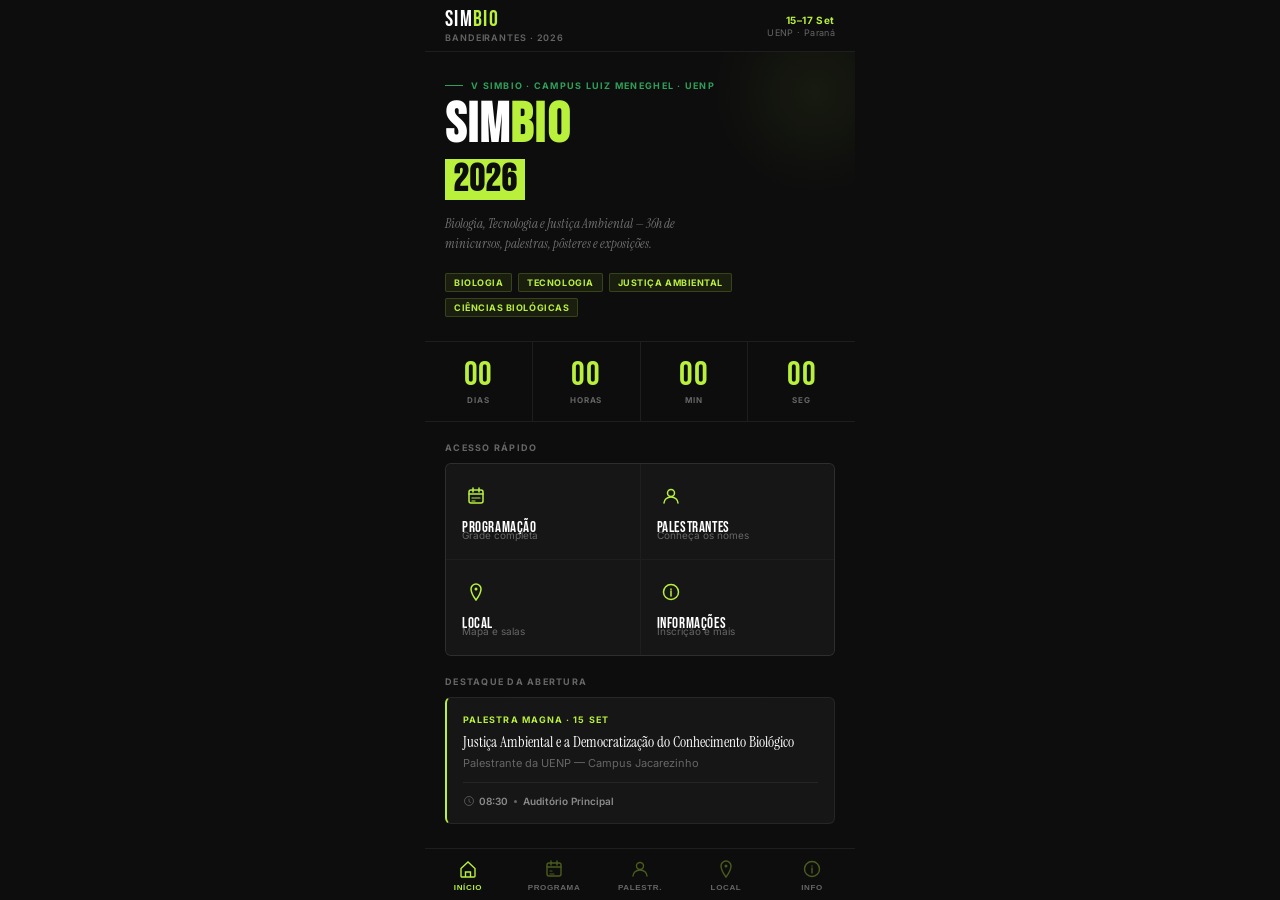
==== commit 9ca97197: "new info" ====
--- a/app.html
+++ b/app.html
@@ -689,17 +689,17 @@
     <!-- HOME -->
     <section class="screen active" id="screen-home">
       <div class="home-hero">
-        <p class="hero-eyebrow">SIMBIO 2026 · UENP</p>
+        <p class="hero-eyebrow">V SIMBIO · Campus Luiz Meneghel · UENP</p>
         <h2 class="hero-title">
           SIM<span class="a">BIO</span><br>
           <span class="yr">2026</span>
         </h2>
-        <p class="hero-sub">Simpósio de Ciências Ambientais e de Pesquisa — UENP Bandeirantes, setembro de 2026.</p>
+        <p class="hero-sub">Biologia, Tecnologia e Justiça Ambiental — 36h de minicursos, palestras, pôsteres e exposições.</p>
         <div class="hero-tags">
-          <span class="hero-tag">Genômica</span>
-          <span class="hero-tag">Ecologia</span>
-          <span class="hero-tag">Neurobiologia</span>
-          <span class="hero-tag">Bioinformática</span>
+          <span class="hero-tag">Biologia</span>
+          <span class="hero-tag">Tecnologia</span>
+          <span class="hero-tag">Justiça Ambiental</span>
+          <span class="hero-tag">Ciências Biológicas</span>
         </div>
       </div>
 
@@ -765,9 +765,9 @@
 
       <p class="sec-label">Destaque da abertura</p>
       <div class="destaque">
-        <p class="destaque-label">Conferência plenária · 15 Set</p>
-        <p class="destaque-title">CRISPR na medicina: onde estamos em 2026</p>
-        <p class="destaque-speaker">Dra. Fernanda Correa — USP / Instituto Butantan</p>
+        <p class="destaque-label">Palestra Magna · 15 Set</p>
+        <p class="destaque-title">Justiça Ambiental e a Democratização do Conhecimento Biológico</p>
+        <p class="destaque-speaker">Palestrante da UENP — Campus Jacarezinho</p>
         <div class="destaque-meta">
           <div class="destaque-meta-item">
             <svg width="12" height="12" viewBox="0 0 12 12" fill="none"><circle cx="6" cy="6" r="4.5" stroke="currentColor" stroke-width="1"/><path d="M6 4v2.5l1.5 1" stroke="currentColor" stroke-width="1" stroke-linecap="round"/></svg>
@@ -783,59 +783,63 @@
     <!-- PROGRAMAÇÃO -->
     <section class="screen" id="screen-programacao">
       <div class="day-tabs">
-        <button class="day-tab active" onclick="setDay(this,'dia1')">Seg 15</button>
-        <button class="day-tab" onclick="setDay(this,'dia2')">Ter 16</button>
-        <button class="day-tab" onclick="setDay(this,'dia3')">Qua 17</button>
+        <button class="day-tab active" onclick="setDay(this,'dia1')">Ter 15</button>
+        <button class="day-tab" onclick="setDay(this,'dia2')">Qua 16</button>
+        <button class="day-tab" onclick="setDay(this,'dia3')">Qui 17</button>
       </div>
       <div class="sched-list" id="dia1">
-        <div class="sched-item"><div class="sched-time">08:00</div><div class="sched-info"><p class="sched-name">Credenciamento e abertura</p><div class="sched-tags"><span class="tag-room">Hall de entrada</span></div></div></div>
-        <div class="sched-item"><div class="sched-time">08:30</div><div class="sched-info"><p class="sched-name">CRISPR na medicina: onde estamos em 2026</p><p class="sched-speaker">Dra. Fernanda Correa — USP</p><div class="sched-tags"><span class="tag-room">Aud. Principal</span><span class="tag-type">Plenária</span></div></div></div>
-        <div class="sched-item"><div class="sched-time">10:00</div><div class="sched-info"><p class="sched-name">Coffee Break</p><div class="sched-tags"><span class="tag-room">Foyer</span></div></div></div>
-        <div class="sched-item"><div class="sched-time">10:30</div><div class="sched-info"><p class="sched-name">Simpósio: Biodiversidade da Mata Atlântica</p><p class="sched-speaker">Dr. Rafael Menezes — INPA</p><div class="sched-tags"><span class="tag-room">Sala A</span></div></div></div>
-        <div class="sched-item"><div class="sched-time">14:00</div><div class="sched-info"><p class="sched-name">Comunicações orais — Ecologia</p><div class="sched-tags"><span class="tag-room">Sala B</span></div></div></div>
-        <div class="sched-item"><div class="sched-time">16:00</div><div class="sched-info"><p class="sched-name">Sessão de pôsteres I</p><div class="sched-tags"><span class="tag-room">Aud. Principal</span><span class="tag-type">Interativo</span></div></div></div>
+        <div class="sched-item"><div class="sched-time">08:00</div><div class="sched-info"><p class="sched-name">Minicursos — Manhã</p><p class="sched-speaker">Laboratórios de Genética, Botânica, Zoologia e outros</p><div class="sched-tags"><span class="tag-room">Setor de Ciências Biológicas</span><span class="tag-type">Minicurso</span></div></div></div>
+        <div class="sched-item"><div class="sched-time">13:30</div><div class="sched-info"><p class="sched-name">Minicursos — Tarde</p><p class="sched-speaker">Continuidade das atividades técnicas e laboratoriais</p><div class="sched-tags"><span class="tag-room">Setor de Ciências Biológicas</span><span class="tag-type">Minicurso</span></div></div></div>
+        <div class="sched-item"><div class="sched-time">19:00</div><div class="sched-info"><p class="sched-name">Solenidade de Abertura</p><p class="sched-speaker">Composição da Mesa Executiva</p><div class="sched-tags"><span class="tag-room">Aud. Thomas Nicoletti</span></div></div></div>
+        <div class="sched-item"><div class="sched-time">19:00</div><div class="sched-info"><p class="sched-name">Exposição de Fotos — Concurso</p><p class="sched-speaker">QR Code disponível para votação do público</p><div class="sched-tags"><span class="tag-room">Foyer</span><span class="tag-type">Exposição</span></div></div></div>
+        <div class="sched-item"><div class="sched-time">19:30</div><div class="sched-info"><p class="sched-name">Palestra Magna: Justiça Ambiental e a Democratização do Conhecimento Biológico</p><p class="sched-speaker">Palestrante da UENP — Campus Jacarezinho</p><div class="sched-tags"><span class="tag-room">Aud. Thomas Nicoletti</span><span class="tag-type">Palestra</span></div></div></div>
+        <div class="sched-item"><div class="sched-time">21:00</div><div class="sched-info"><p class="sched-name">Café e interação dialógica</p><p class="sched-speaker">Participantes e palestrantes</p><div class="sched-tags"><span class="tag-room">Foyer</span></div></div></div>
+        <div class="sched-item"><div class="sched-time">21:30</div><div class="sched-info"><p class="sched-name">Palestra</p><div class="sched-tags"><span class="tag-room">Aud. Thomas Nicoletti</span><span class="tag-type">Palestra</span></div></div></div>
       </div>
       <div class="sched-list" id="dia2" style="display:none">
-        <div class="sched-item"><div class="sched-time">09:00</div><div class="sched-info"><p class="sched-name">Neurobiologia do comportamento animal</p><p class="sched-speaker">Prof. Marcelo Dias — UFMG</p><div class="sched-tags"><span class="tag-room">Aud. Principal</span><span class="tag-type">Plenária</span></div></div></div>
-        <div class="sched-item"><div class="sched-time">10:30</div><div class="sched-info"><p class="sched-name">Mesa redonda: Publicação científica</p><div class="sched-tags"><span class="tag-room">Sala A</span></div></div></div>
-        <div class="sched-item"><div class="sched-time">14:00</div><div class="sched-info"><p class="sched-name">Minicurso: Microscopia confocal</p><p class="sched-speaker">Dra. Larissa Fontes — FIOCRUZ</p><div class="sched-tags"><span class="tag-room">Lab. Microscopia</span></div></div></div>
-        <div class="sched-item"><div class="sched-time">16:00</div><div class="sched-info"><p class="sched-name">Workshop: Bioinformática aplicada</p><p class="sched-speaker">Profa. Camila Teixeira — UNICAMP</p><div class="sched-tags"><span class="tag-room">Lab. Computação</span></div></div></div>
+        <div class="sched-item"><div class="sched-time">08:00</div><div class="sched-info"><p class="sched-name">Minicursos — Manhã</p><p class="sched-speaker">Atividades de campo ou laboratoriais</p><div class="sched-tags"><span class="tag-room">Setor de Ciências Biológicas</span><span class="tag-type">Minicurso</span></div></div></div>
+        <div class="sched-item"><div class="sched-time">13:30</div><div class="sched-info"><p class="sched-name">Minicursos — Tarde</p><p class="sched-speaker">Atividades de campo ou laboratoriais</p><div class="sched-tags"><span class="tag-room">Setor de Ciências Biológicas</span><span class="tag-type">Minicurso</span></div></div></div>
+        <div class="sched-item"><div class="sched-time">19:00</div><div class="sched-info"><p class="sched-name">Exposição de Ilustrações Científicas e Aquarelas</p><p class="sched-speaker">Integração entre ciência e arte</p><div class="sched-tags"><span class="tag-room">Foyer</span><span class="tag-type">Exposição</span></div></div></div>
+        <div class="sched-item"><div class="sched-time">19:00</div><div class="sched-info"><p class="sched-name">Exposição de Fotos — Concurso</p><p class="sched-speaker">QR Code disponível para votação do público</p><div class="sched-tags"><span class="tag-room">Foyer</span><span class="tag-type">Exposição</span></div></div></div>
+        <div class="sched-item"><div class="sched-time">20:30</div><div class="sched-info"><p class="sched-name">Palestra II: O Papel da Tecnologia na Conservação da Vida e Mitigação de Impactos Ambientais</p><div class="sched-tags"><span class="tag-room">Aud. Thomas Nicoletti</span><span class="tag-type">Palestra</span></div></div></div>
+        <div class="sched-item"><div class="sched-time">22:00</div><div class="sched-info"><p class="sched-name">Momento cultural e visitação à exposição</p><div class="sched-tags"><span class="tag-room">Foyer</span></div></div></div>
       </div>
       <div class="sched-list" id="dia3" style="display:none">
-        <div class="sched-item"><div class="sched-time">09:00</div><div class="sched-info"><p class="sched-name">Mudanças climáticas e biodiversidade</p><p class="sched-speaker">Dra. Ana Lima — INPE</p><div class="sched-tags"><span class="tag-room">Aud. Principal</span><span class="tag-type">Plenária</span></div></div></div>
-        <div class="sched-item"><div class="sched-time">11:00</div><div class="sched-info"><p class="sched-name">Sessão de pôsteres II</p><div class="sched-tags"><span class="tag-room">Aud. Principal</span><span class="tag-type">Interativo</span></div></div></div>
-        <div class="sched-item"><div class="sched-time">14:00</div><div class="sched-info"><p class="sched-name">Comunicações orais — Biologia Molecular</p><div class="sched-tags"><span class="tag-room">Sala B</span></div></div></div>
-        <div class="sched-item"><div class="sched-time">17:00</div><div class="sched-info"><p class="sched-name">Premiação e encerramento</p><div class="sched-tags"><span class="tag-room">Aud. Principal</span><span class="tag-type">Plenária</span></div></div></div>
+        <div class="sched-item"><div class="sched-time">08:00</div><div class="sched-info"><p class="sched-name">Minicursos — Manhã</p><p class="sched-speaker">Finalização das atividades modulares</p><div class="sched-tags"><span class="tag-room">Setor de Ciências Biológicas</span><span class="tag-type">Minicurso</span></div></div></div>
+        <div class="sched-item"><div class="sched-time">13:30</div><div class="sched-info"><p class="sched-name">Minicursos — Tarde</p><p class="sched-speaker">Finalização das atividades modulares</p><div class="sched-tags"><span class="tag-room">Setor de Ciências Biológicas</span><span class="tag-type">Minicurso</span></div></div></div>
+        <div class="sched-item"><div class="sched-time">18:00</div><div class="sched-info"><p class="sched-name">Apresentação de Trabalhos — Sessão de Pôsteres</p><p class="sched-speaker">Alunos dos três campi da UENP e visitantes</p><div class="sched-tags"><span class="tag-room">Aud. Thomas Nicoletti</span><span class="tag-type">Pôsteres</span></div></div></div>
+        <div class="sched-item"><div class="sched-time">20:00</div><div class="sched-info"><p class="sched-name">Palestra de Encerramento: Perspectivas Futuras para a Biologia no Cenário Nacional</p><div class="sched-tags"><span class="tag-room">Aud. Thomas Nicoletti</span><span class="tag-type">Palestra</span></div></div></div>
+        <div class="sched-item"><div class="sched-time">21:30</div><div class="sched-info"><p class="sched-name">Cerimônia de Encerramento e Premiação</p><p class="sched-speaker">Melhor Pôster e resultado do concurso de fotos</p><div class="sched-tags"><span class="tag-room">Aud. Thomas Nicoletti</span><span class="tag-type">Premiação</span></div></div></div>
       </div>
     </section>
 
     <!-- PALESTRANTES -->
     <section class="screen" id="screen-palestrantes">
-      <p class="sec-label">Confirmados</p>
+      <p class="sec-label">Comissão organizadora</p>
       <div class="speakers-list">
         <div class="speaker-item">
           <div class="sp-ava"><svg width="18" height="18" viewBox="0 0 20 20" fill="none"><circle cx="10" cy="7" r="3.5" stroke="#2fa05a" stroke-width="1.5"/><path d="M3 17c0-3.314 3.134-6 7-6s7 2.686 7 6" stroke="#2fa05a" stroke-width="1.5" stroke-linecap="round"/></svg></div>
-          <div class="sp-info"><p class="sp-name">Dra. Fernanda Correa</p><p class="sp-inst">USP / Butantan</p><p class="sp-topic">CRISPR e terapia gênica</p></div>
+          <div class="sp-info"><p class="sp-name">Flávia Maria Leme</p><p class="sp-inst">UENP — Coordenação</p><p class="sp-topic">Coordenadora do V SIMBIO</p></div>
         </div>
         <div class="speaker-item">
           <div class="sp-ava"><svg width="18" height="18" viewBox="0 0 20 20" fill="none"><circle cx="10" cy="7" r="3.5" stroke="#2fa05a" stroke-width="1.5"/><path d="M3 17c0-3.314 3.134-6 7-6s7 2.686 7 6" stroke="#2fa05a" stroke-width="1.5" stroke-linecap="round"/></svg></div>
-          <div class="sp-info"><p class="sp-name">Dr. Rafael Menezes</p><p class="sp-inst">INPA</p><p class="sp-topic">Biodiversidade Amazônica</p></div>
+          <div class="sp-info"><p class="sp-name">Matheus Pires Rincão</p><p class="sp-inst">UENP — Vice-coordenação</p><p class="sp-topic">Vice-coordenador do V SIMBIO</p></div>
         </div>
         <div class="speaker-item">
           <div class="sp-ava"><svg width="18" height="18" viewBox="0 0 20 20" fill="none"><circle cx="10" cy="7" r="3.5" stroke="#2fa05a" stroke-width="1.5"/><path d="M3 17c0-3.314 3.134-6 7-6s7 2.686 7 6" stroke="#2fa05a" stroke-width="1.5" stroke-linecap="round"/></svg></div>
-          <div class="sp-info"><p class="sp-name">Profa. Camila Teixeira</p><p class="sp-inst">UNICAMP</p><p class="sp-topic">Bioinformática e genômica</p></div>
+          <div class="sp-info"><p class="sp-name">Profa. Bruna</p><p class="sp-inst">UENP — Docente</p><p class="sp-topic">Comissão organizadora</p></div>
         </div>
         <div class="speaker-item">
           <div class="sp-ava"><svg width="18" height="18" viewBox="0 0 20 20" fill="none"><circle cx="10" cy="7" r="3.5" stroke="#2fa05a" stroke-width="1.5"/><path d="M3 17c0-3.314 3.134-6 7-6s7 2.686 7 6" stroke="#2fa05a" stroke-width="1.5" stroke-linecap="round"/></svg></div>
-          <div class="sp-info"><p class="sp-name">Prof. Marcelo Dias</p><p class="sp-inst">UFMG</p><p class="sp-topic">Neurobiologia animal</p></div>
+          <div class="sp-info"><p class="sp-name">Profa. Fernanda Dotti</p><p class="sp-inst">UENP — Docente</p><p class="sp-topic">Comissão organizadora</p></div>
         </div>
         <div class="speaker-item">
           <div class="sp-ava"><svg width="18" height="18" viewBox="0 0 20 20" fill="none"><circle cx="10" cy="7" r="3.5" stroke="#2fa05a" stroke-width="1.5"/><path d="M3 17c0-3.314 3.134-6 7-6s7 2.686 7 6" stroke="#2fa05a" stroke-width="1.5" stroke-linecap="round"/></svg></div>
-          <div class="sp-info"><p class="sp-name">Dra. Ana Lima</p><p class="sp-inst">INPE</p><p class="sp-topic">Clima e biodiversidade</p></div>
+          <div class="sp-info"><p class="sp-name">Prof. Éder</p><p class="sp-inst">UENP — Docente</p><p class="sp-topic">Comissão organizadora</p></div>
         </div>
         <div class="speaker-item">
           <div class="sp-ava"><svg width="18" height="18" viewBox="0 0 20 20" fill="none"><circle cx="10" cy="7" r="3.5" stroke="#2fa05a" stroke-width="1.5"/><path d="M3 17c0-3.314 3.134-6 7-6s7 2.686 7 6" stroke="#2fa05a" stroke-width="1.5" stroke-linecap="round"/></svg></div>
-          <div class="sp-info"><p class="sp-name">Dra. Larissa Fontes</p><p class="sp-inst">FIOCRUZ</p><p class="sp-topic">Microscopia avançada</p></div>
+          <div class="sp-info"><p class="sp-name">Rafaelle Rodrigues</p><p class="sp-inst">UENP — Discente</p><p class="sp-topic">Equipe organizadora</p></div>
         </div>
       </div>
     </section>
@@ -846,12 +850,12 @@
         <div class="map-grid-bg"></div>
         <div class="map-pin-wrap">
           <div class="map-dot"></div>
-          <div class="map-lbl">UENP — Campus Bandeirantes</div>
+          <div class="map-lbl">UENP — Campus Luiz Meneghel</div>
         </div>
       </div>
       <div class="map-info-bar">
         <div>
-          <p class="map-addr">UENP — Campus Bandeirantes</p>
+          <p class="map-addr">UENP — Campus Luiz Meneghel</p>
           <p class="map-city">Bandeirantes, Paraná</p>
         </div>
         <button class="map-btn" onclick="window.open('https://maps.google.com/?q=UENP+Bandeirantes+Parana')">Ver mapa</button>
@@ -891,11 +895,11 @@
             Inscrições
           </p>
           <ul class="info-items">
-            <li>Abertas até 30 de agosto de 2026</li>
-            <li>Graduação: R$ 120,00</li>
-            <li>Pós-graduação: R$ 200,00</li>
-            <li>Profissionais: R$ 350,00</li>
-            <li>Submissão de trabalhos: até 15 de julho</li>
+            <li>Aberto a graduandos e docentes de Ciências Biológicas e áreas afins</li>
+            <li>Veterinária, Direito, Agronomia, Computação e demais cursos são bem-vindos</li>
+            <li>Participantes com +70% de presença recebem certificado</li>
+            <li>Submissão de trabalhos: resumo simples e expandido</li>
+            <li>Apresentação na forma de pôster ou oral</li>
           </ul>
         </div>
       
@@ -915,14 +919,38 @@
             <svg width="14" height="14" viewBox="0 0 14 14" fill="none"><rect x="1.5" y="1.5" width="11" height="11" rx="1.5" stroke="#b8f03c" stroke-width="1.2"/><path d="M4.5 7l2 2 3-3.5" stroke="#b8f03c" stroke-width="1.2" stroke-linecap="round" stroke-linejoin="round"/></svg>
             Certificados
           </p>
-          <p>Emitidos via e-mail em até 10 dias após o evento. Participação mínima de 75% exigida.</p>
+          <p>Emitidos ao final do evento para participantes com 70% ou mais de presença nas atividades.</p>
+        </div>
+        <div class="info-card">
+          <p class="info-card-head">
+            <svg width="14" height="14" viewBox="0 0 14 14" fill="none"><path d="M2 2.5h10M2 5.5h7M2 8.5h9M2 11.5h5" stroke="#b8f03c" stroke-width="1.2" stroke-linecap="round"/></svg>
+            Submissão de Trabalhos
+          </p>
+          <ul class="info-items">
+            <li>Formatos: resumo simples e resumo expandido</li>
+            <li>Apresentação: pôster ou comunicação oral</li>
+            <li>Publicação nos Anais do V SIMBIO</li>
+            <li>Premiação de Melhor Pôster no encerramento</li>
+            <li>Normas e prazos em breve</li>
+          </ul>
+        </div>
+        <div class="info-card">
+          <p class="info-card-head">
+            <svg width="14" height="14" viewBox="0 0 14 14" fill="none"><circle cx="5" cy="4" r="2" stroke="#b8f03c" stroke-width="1.2"/><path d="M1.5 11c0-2 1.567-3.5 3.5-3.5S8.5 9 8.5 11" stroke="#b8f03c" stroke-width="1.2" stroke-linecap="round"/><path d="M9.5 5.5c1.1 0 2 .9 2 2s-.9 2-2 2" stroke="#b8f03c" stroke-width="1.2" stroke-linecap="round"/><path d="M9.5 9.5c1.5.2 2.5 1.2 2.5 2.5" stroke="#b8f03c" stroke-width="1.2" stroke-linecap="round"/></svg>
+            Público-Alvo
+          </p>
+          <ul class="info-items">
+            <li>Graduandos e docentes da UENP e demais IES do Brasil</li>
+            <li>Ciências Biológicas, Veterinária, Direito, Agronomia, Computação e afins</li>
+            <li>Participação de universidades do PR, SP, MS e SC</li>
+          </ul>
         </div>
         <div class="info-card">
           <p class="info-card-head">
             <svg width="14" height="14" viewBox="0 0 14 14" fill="none"><path d="M2 3.5A1.5 1.5 0 013.5 2h7A1.5 1.5 0 0112 3.5v7a1.5 1.5 0 01-1.5 1.5h-7A1.5 1.5 0 012 10.5v-7z" stroke="#b8f03c" stroke-width="1.2"/><path d="M5 5h4M5 7.5h2.5" stroke="#b8f03c" stroke-width="1.2" stroke-linecap="round"/></svg>
             Contato
           </p>
-          <p>E-mail: <a href="mailto:simbio@uenp.edu.br">simbio@uenp.edu.br</a><br>Instagram: <a href="#">@simbio2026</a></p>
+          <p>Instagram: <a href="#">@simbio2026</a><br>Coordenação: Flávia Maria Leme — UENP Campus Luiz Meneghel</p>
         </div>
         <div style="height:8px"></div>
       </div>
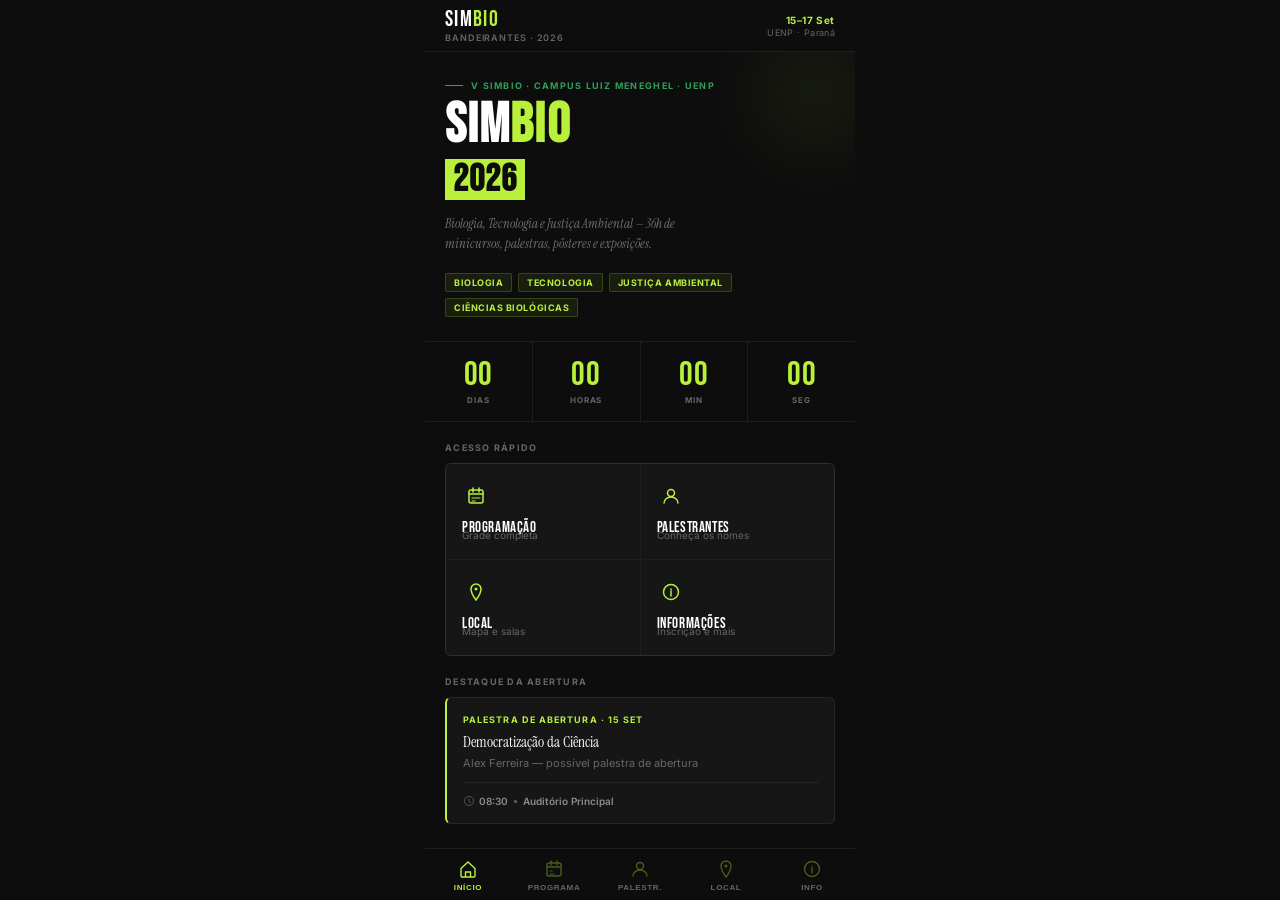
==== commit a60e9e76: "icon" ====
--- a/app.html
+++ b/app.html
@@ -765,9 +765,9 @@
 
       <p class="sec-label">Destaque da abertura</p>
       <div class="destaque">
-        <p class="destaque-label">Palestra Magna · 15 Set</p>
-        <p class="destaque-title">Justiça Ambiental e a Democratização do Conhecimento Biológico</p>
-        <p class="destaque-speaker">Palestrante da UENP — Campus Jacarezinho</p>
+        <p class="destaque-label">Palestra de Abertura · 15 Set</p>
+        <p class="destaque-title">Democratização da Ciência</p>
+        <p class="destaque-speaker">Alex Ferreira — possível palestra de abertura</p>
         <div class="destaque-meta">
           <div class="destaque-meta-item">
             <svg width="12" height="12" viewBox="0 0 12 12" fill="none"><circle cx="6" cy="6" r="4.5" stroke="currentColor" stroke-width="1"/><path d="M6 4v2.5l1.5 1" stroke="currentColor" stroke-width="1" stroke-linecap="round"/></svg>
@@ -792,7 +792,7 @@
         <div class="sched-item"><div class="sched-time">13:30</div><div class="sched-info"><p class="sched-name">Minicursos — Tarde</p><p class="sched-speaker">Continuidade das atividades técnicas e laboratoriais</p><div class="sched-tags"><span class="tag-room">Setor de Ciências Biológicas</span><span class="tag-type">Minicurso</span></div></div></div>
         <div class="sched-item"><div class="sched-time">19:00</div><div class="sched-info"><p class="sched-name">Solenidade de Abertura</p><p class="sched-speaker">Composição da Mesa Executiva</p><div class="sched-tags"><span class="tag-room">Aud. Thomas Nicoletti</span></div></div></div>
         <div class="sched-item"><div class="sched-time">19:00</div><div class="sched-info"><p class="sched-name">Exposição de Fotos — Concurso</p><p class="sched-speaker">QR Code disponível para votação do público</p><div class="sched-tags"><span class="tag-room">Foyer</span><span class="tag-type">Exposição</span></div></div></div>
-        <div class="sched-item"><div class="sched-time">19:30</div><div class="sched-info"><p class="sched-name">Palestra Magna: Justiça Ambiental e a Democratização do Conhecimento Biológico</p><p class="sched-speaker">Palestrante da UENP — Campus Jacarezinho</p><div class="sched-tags"><span class="tag-room">Aud. Thomas Nicoletti</span><span class="tag-type">Palestra</span></div></div></div>
+        <div class="sched-item"><div class="sched-time">19:30</div><div class="sched-info"><p class="sched-name">Palestra 1: Democratização da Ciência</p><p class="sched-speaker">Alex Ferreira</p><div class="sched-tags"><span class="tag-room">Aud. Thomas Nicoletti</span><span class="tag-type">Palestra</span></div></div></div>
         <div class="sched-item"><div class="sched-time">21:00</div><div class="sched-info"><p class="sched-name">Café e interação dialógica</p><p class="sched-speaker">Participantes e palestrantes</p><div class="sched-tags"><span class="tag-room">Foyer</span></div></div></div>
         <div class="sched-item"><div class="sched-time">21:30</div><div class="sched-info"><p class="sched-name">Palestra</p><div class="sched-tags"><span class="tag-room">Aud. Thomas Nicoletti</span><span class="tag-type">Palestra</span></div></div></div>
       </div>
@@ -801,7 +801,7 @@
         <div class="sched-item"><div class="sched-time">13:30</div><div class="sched-info"><p class="sched-name">Minicursos — Tarde</p><p class="sched-speaker">Atividades de campo ou laboratoriais</p><div class="sched-tags"><span class="tag-room">Setor de Ciências Biológicas</span><span class="tag-type">Minicurso</span></div></div></div>
         <div class="sched-item"><div class="sched-time">19:00</div><div class="sched-info"><p class="sched-name">Exposição de Ilustrações Científicas e Aquarelas</p><p class="sched-speaker">Integração entre ciência e arte</p><div class="sched-tags"><span class="tag-room">Foyer</span><span class="tag-type">Exposição</span></div></div></div>
         <div class="sched-item"><div class="sched-time">19:00</div><div class="sched-info"><p class="sched-name">Exposição de Fotos — Concurso</p><p class="sched-speaker">QR Code disponível para votação do público</p><div class="sched-tags"><span class="tag-room">Foyer</span><span class="tag-type">Exposição</span></div></div></div>
-        <div class="sched-item"><div class="sched-time">20:30</div><div class="sched-info"><p class="sched-name">Palestra II: O Papel da Tecnologia na Conservação da Vida e Mitigação de Impactos Ambientais</p><div class="sched-tags"><span class="tag-room">Aud. Thomas Nicoletti</span><span class="tag-type">Palestra</span></div></div></div>
+        <div class="sched-item"><div class="sched-time">20:30</div><div class="sched-info"><p class="sched-name">Palestra 2: Microbiologia — Bioprospecção</p><p class="sched-speaker">Admilton — Londrina</p><div class="sched-tags"><span class="tag-room">Aud. Thomas Nicoletti</span><span class="tag-type">Palestra</span></div></div></div>
         <div class="sched-item"><div class="sched-time">22:00</div><div class="sched-info"><p class="sched-name">Momento cultural e visitação à exposição</p><div class="sched-tags"><span class="tag-room">Foyer</span></div></div></div>
       </div>
       <div class="sched-list" id="dia3" style="display:none">
@@ -815,32 +815,53 @@
 
     <!-- PALESTRANTES -->
     <section class="screen" id="screen-palestrantes">
-      <p class="sec-label">Comissão organizadora</p>
+      <p class="sec-label">Confirmados e previstos</p>
       <div class="speakers-list">
         <div class="speaker-item">
           <div class="sp-ava"><svg width="18" height="18" viewBox="0 0 20 20" fill="none"><circle cx="10" cy="7" r="3.5" stroke="#2fa05a" stroke-width="1.5"/><path d="M3 17c0-3.314 3.134-6 7-6s7 2.686 7 6" stroke="#2fa05a" stroke-width="1.5" stroke-linecap="round"/></svg></div>
-          <div class="sp-info"><p class="sp-name">Flávia Maria Leme</p><p class="sp-inst">UENP — Coordenação</p><p class="sp-topic">Coordenadora do V SIMBIO</p></div>
+          <div class="sp-info"><p class="sp-name">Admilton</p><p class="sp-inst">Londrina</p><p class="sp-topic">Microbiologia: bioprospecção</p></div>
         </div>
         <div class="speaker-item">
           <div class="sp-ava"><svg width="18" height="18" viewBox="0 0 20 20" fill="none"><circle cx="10" cy="7" r="3.5" stroke="#2fa05a" stroke-width="1.5"/><path d="M3 17c0-3.314 3.134-6 7-6s7 2.686 7 6" stroke="#2fa05a" stroke-width="1.5" stroke-linecap="round"/></svg></div>
-          <div class="sp-info"><p class="sp-name">Matheus Pires Rincão</p><p class="sp-inst">UENP — Vice-coordenação</p><p class="sp-topic">Vice-coordenador do V SIMBIO</p></div>
+          <div class="sp-info"><p class="sp-name">Alex Ferreira</p><p class="sp-inst">A confirmar</p><p class="sp-topic">Democratização da ciência — possível palestra de abertura</p></div>
         </div>
         <div class="speaker-item">
           <div class="sp-ava"><svg width="18" height="18" viewBox="0 0 20 20" fill="none"><circle cx="10" cy="7" r="3.5" stroke="#2fa05a" stroke-width="1.5"/><path d="M3 17c0-3.314 3.134-6 7-6s7 2.686 7 6" stroke="#2fa05a" stroke-width="1.5" stroke-linecap="round"/></svg></div>
-          <div class="sp-info"><p class="sp-name">Profa. Bruna</p><p class="sp-inst">UENP — Docente</p><p class="sp-topic">Comissão organizadora</p></div>
+          <div class="sp-info"><p class="sp-name">Palestra 3</p><p class="sp-inst">A definir</p><p class="sp-topic">Tema a definir</p></div>
         </div>
         <div class="speaker-item">
           <div class="sp-ava"><svg width="18" height="18" viewBox="0 0 20 20" fill="none"><circle cx="10" cy="7" r="3.5" stroke="#2fa05a" stroke-width="1.5"/><path d="M3 17c0-3.314 3.134-6 7-6s7 2.686 7 6" stroke="#2fa05a" stroke-width="1.5" stroke-linecap="round"/></svg></div>
-          <div class="sp-info"><p class="sp-name">Profa. Fernanda Dotti</p><p class="sp-inst">UENP — Docente</p><p class="sp-topic">Comissão organizadora</p></div>
+          <div class="sp-info"><p class="sp-name">Fernando Paná</p><p class="sp-inst">UEL — Londrina</p><p class="sp-topic">Roda de conversa: Zoologia e Ecologia Animal</p></div>
         </div>
         <div class="speaker-item">
           <div class="sp-ava"><svg width="18" height="18" viewBox="0 0 20 20" fill="none"><circle cx="10" cy="7" r="3.5" stroke="#2fa05a" stroke-width="1.5"/><path d="M3 17c0-3.314 3.134-6 7-6s7 2.686 7 6" stroke="#2fa05a" stroke-width="1.5" stroke-linecap="round"/></svg></div>
-          <div class="sp-info"><p class="sp-name">Prof. Éder</p><p class="sp-inst">UENP — Docente</p><p class="sp-topic">Comissão organizadora</p></div>
+          <div class="sp-info"><p class="sp-name">Elaine</p><p class="sp-inst">A confirmar</p><p class="sp-topic">Mesa redonda: Saúde Mental</p></div>
         </div>
         <div class="speaker-item">
           <div class="sp-ava"><svg width="18" height="18" viewBox="0 0 20 20" fill="none"><circle cx="10" cy="7" r="3.5" stroke="#2fa05a" stroke-width="1.5"/><path d="M3 17c0-3.314 3.134-6 7-6s7 2.686 7 6" stroke="#2fa05a" stroke-width="1.5" stroke-linecap="round"/></svg></div>
-          <div class="sp-info"><p class="sp-name">Rafaelle Rodrigues</p><p class="sp-inst">UENP — Discente</p><p class="sp-topic">Equipe organizadora</p></div>
-        </div>
+          <div class="sp-info"><p class="sp-name">Mesa Redonda 2</p><p class="sp-inst">A definir</p><p class="sp-topic">Como a crise climática é vivenciada pelo trabalhador</p></div>
+        </div>
+      </div>
+
+      <p class="sec-label">Minicursos previstos</p>
+      <div class="rooms-list">
+        <div class="room-row"><div class="room-icon"><svg width="16" height="16" viewBox="0 0 16 16" fill="none"><circle cx="8" cy="6" r="3" stroke="#2fa05a" stroke-width="1.2"/><path d="M2 14c0-3 2.686-5 6-5s6 2 6 5" stroke="#2fa05a" stroke-width="1.2" stroke-linecap="round"/></svg></div><div><p class="room-name">Biologia Marinha</p><p class="room-cap">4h ou 8h · ministrante a indicar</p></div></div>
+        <div class="room-row"><div class="room-icon"><svg width="16" height="16" viewBox="0 0 16 16" fill="none"><circle cx="8" cy="6" r="3" stroke="#2fa05a" stroke-width="1.2"/><path d="M2 14c0-3 2.686-5 6-5s6 2 6 5" stroke="#2fa05a" stroke-width="1.2" stroke-linecap="round"/></svg></div><div><p class="room-name">Forense</p><p class="room-cap">4h ou 8h · Vinicius Pires Rincão — Londrina</p></div></div>
+        <div class="room-row"><div class="room-icon"><svg width="16" height="16" viewBox="0 0 16 16" fill="none"><circle cx="8" cy="6" r="3" stroke="#2fa05a" stroke-width="1.2"/><path d="M2 14c0-3 2.686-5 6-5s6 2 6 5" stroke="#2fa05a" stroke-width="1.2" stroke-linecap="round"/></svg></div><div><p class="room-name">Identificação Botânica em Campo</p><p class="room-cap">4h ou 8h · ministrante a indicar</p></div></div>
+        <div class="room-row"><div class="room-icon"><svg width="16" height="16" viewBox="0 0 16 16" fill="none"><circle cx="8" cy="6" r="3" stroke="#2fa05a" stroke-width="1.2"/><path d="M2 14c0-3 2.686-5 6-5s6 2 6 5" stroke="#2fa05a" stroke-width="1.2" stroke-linecap="round"/></svg></div><div><p class="room-name">Ictiofauna Neotropical: coleta e identificação</p><p class="room-cap">4h ou 8h · Diego — UENP Cornélio</p></div></div>
+        <div class="room-row"><div class="room-icon"><svg width="16" height="16" viewBox="0 0 16 16" fill="none"><circle cx="8" cy="6" r="3" stroke="#2fa05a" stroke-width="1.2"/><path d="M2 14c0-3 2.686-5 6-5s6 2 6 5" stroke="#2fa05a" stroke-width="1.2" stroke-linecap="round"/></svg></div><div><p class="room-name">Coleta e Identificação de Morcegos</p><p class="room-cap">4h ou 8h · Éder — UENP Bandeirantes</p></div></div>
+        <div class="room-row"><div class="room-icon"><svg width="16" height="16" viewBox="0 0 16 16" fill="none"><circle cx="8" cy="6" r="3" stroke="#2fa05a" stroke-width="1.2"/><path d="M2 14c0-3 2.686-5 6-5s6 2 6 5" stroke="#2fa05a" stroke-width="1.2" stroke-linecap="round"/></svg></div><div><p class="room-name">Paleontologia</p><p class="room-cap">4h ou 8h · Ariel — UENP Jacarezinho</p></div></div>
+        <div class="room-row"><div class="room-icon"><svg width="16" height="16" viewBox="0 0 16 16" fill="none"><circle cx="8" cy="6" r="3" stroke="#2fa05a" stroke-width="1.2"/><path d="M2 14c0-3 2.686-5 6-5s6 2 6 5" stroke="#2fa05a" stroke-width="1.2" stroke-linecap="round"/></svg></div><div><p class="room-name">Genética da Conservação</p><p class="room-cap">4h ou 8h · ministrante a definir</p></div></div>
+        <div class="room-row"><div class="room-icon"><svg width="16" height="16" viewBox="0 0 16 16" fill="none"><circle cx="8" cy="6" r="3" stroke="#2fa05a" stroke-width="1.2"/><path d="M2 14c0-3 2.686-5 6-5s6 2 6 5" stroke="#2fa05a" stroke-width="1.2" stroke-linecap="round"/></svg></div><div><p class="room-name">Ecotoxicologia</p><p class="room-cap">4h ou 8h · Claudia Martinez — UEL Londrina</p></div></div>
+        <div class="room-row"><div class="room-icon"><svg width="16" height="16" viewBox="0 0 16 16" fill="none"><circle cx="8" cy="6" r="3" stroke="#2fa05a" stroke-width="1.2"/><path d="M2 14c0-3 2.686-5 6-5s6 2 6 5" stroke="#2fa05a" stroke-width="1.2" stroke-linecap="round"/></svg></div><div><p class="room-name">Introdução à Ilustração Científica</p><p class="room-cap">4h ou 8h · Fernanda Dotti — UENP</p></div></div>
+        <div class="room-row"><div class="room-icon"><svg width="16" height="16" viewBox="0 0 16 16" fill="none"><circle cx="8" cy="6" r="3" stroke="#2fa05a" stroke-width="1.2"/><path d="M2 14c0-3 2.686-5 6-5s6 2 6 5" stroke="#2fa05a" stroke-width="1.2" stroke-linecap="round"/></svg></div><div><p class="room-name">Espaços Não Formais: Mata São Francisco</p><p class="room-cap">4h ou 8h · Bruna — UENP</p></div></div>
+        <div class="room-row"><div class="room-icon"><svg width="16" height="16" viewBox="0 0 16 16" fill="none"><circle cx="8" cy="6" r="3" stroke="#2fa05a" stroke-width="1.2"/><path d="M2 14c0-3 2.686-5 6-5s6 2 6 5" stroke="#2fa05a" stroke-width="1.2" stroke-linecap="round"/></svg></div><div><p class="room-name">Evolução no Ensino de Ciências</p><p class="room-cap">4h ou 8h · Mariana Bolgna — UEL</p></div></div>
+        <div class="room-row"><div class="room-icon"><svg width="16" height="16" viewBox="0 0 16 16" fill="none"><circle cx="8" cy="6" r="3" stroke="#2fa05a" stroke-width="1.2"/><path d="M2 14c0-3 2.686-5 6-5s6 2 6 5" stroke="#2fa05a" stroke-width="1.2" stroke-linecap="round"/></svg></div><div><p class="room-name">Mutagênese</p><p class="room-cap">4h ou 8h · Juliana Mara Serpelone — UEL</p></div></div>
+        <div class="room-row"><div class="room-icon"><svg width="16" height="16" viewBox="0 0 16 16" fill="none"><circle cx="8" cy="6" r="3" stroke="#2fa05a" stroke-width="1.2"/><path d="M2 14c0-3 2.686-5 6-5s6 2 6 5" stroke="#2fa05a" stroke-width="1.2" stroke-linecap="round"/></svg></div><div><p class="room-name">Neurociência</p><p class="room-cap">4h ou 8h · indicação via pós-graduação UEL</p></div></div>
+        <div class="room-row"><div class="room-icon"><svg width="16" height="16" viewBox="0 0 16 16" fill="none"><circle cx="8" cy="6" r="3" stroke="#2fa05a" stroke-width="1.2"/><path d="M2 14c0-3 2.686-5 6-5s6 2 6 5" stroke="#2fa05a" stroke-width="1.2" stroke-linecap="round"/></svg></div><div><p class="room-name">Lepidópteras</p><p class="room-cap">4h ou 8h · Fernando Paná — UEL Londrina</p></div></div>
+        <div class="room-row"><div class="room-icon"><svg width="16" height="16" viewBox="0 0 16 16" fill="none"><circle cx="8" cy="6" r="3" stroke="#2fa05a" stroke-width="1.2"/><path d="M2 14c0-3 2.686-5 6-5s6 2 6 5" stroke="#2fa05a" stroke-width="1.2" stroke-linecap="round"/></svg></div><div><p class="room-name">Formatação Científica</p><p class="room-cap">4h ou 8h · Elísio — UENP Biblioteca</p></div></div>
+        <div class="room-row"><div class="room-icon"><svg width="16" height="16" viewBox="0 0 16 16" fill="none"><circle cx="8" cy="6" r="3" stroke="#2fa05a" stroke-width="1.2"/><path d="M2 14c0-3 2.686-5 6-5s6 2 6 5" stroke="#2fa05a" stroke-width="1.2" stroke-linecap="round"/></svg></div><div><p class="room-name">Taxidermia</p><p class="room-cap">16h · Fernando — Jacarezinho</p></div></div>
+        <div class="room-row"><div class="room-icon"><svg width="16" height="16" viewBox="0 0 16 16" fill="none"><circle cx="8" cy="6" r="3" stroke="#2fa05a" stroke-width="1.2"/><path d="M2 14c0-3 2.686-5 6-5s6 2 6 5" stroke="#2fa05a" stroke-width="1.2" stroke-linecap="round"/></svg></div><div><p class="room-name">Questões Raciais</p><p class="room-cap">4h ou 8h · ministrante a definir</p></div></div>
       </div>
     </section>
 
@@ -859,6 +880,26 @@
           <p class="map-city">Bandeirantes, Paraná</p>
         </div>
         <button class="map-btn" onclick="window.open('https://maps.google.com/?q=UENP+Bandeirantes+Parana')">Ver mapa</button>
+      </div>
+      <p class="sec-label">Minicursos previstos</p>
+      <div class="rooms-list">
+        <div class="room-row"><div class="room-icon"><svg width="16" height="16" viewBox="0 0 16 16" fill="none"><circle cx="8" cy="6" r="3" stroke="#2fa05a" stroke-width="1.2"/><path d="M2 14c0-3 2.686-5 6-5s6 2 6 5" stroke="#2fa05a" stroke-width="1.2" stroke-linecap="round"/></svg></div><div><p class="room-name">Biologia Marinha</p><p class="room-cap">4h ou 8h · ministrante a indicar</p></div></div>
+        <div class="room-row"><div class="room-icon"><svg width="16" height="16" viewBox="0 0 16 16" fill="none"><circle cx="8" cy="6" r="3" stroke="#2fa05a" stroke-width="1.2"/><path d="M2 14c0-3 2.686-5 6-5s6 2 6 5" stroke="#2fa05a" stroke-width="1.2" stroke-linecap="round"/></svg></div><div><p class="room-name">Forense</p><p class="room-cap">4h ou 8h · Vinicius Pires Rincão (PC-SP) — Londrina</p></div></div>
+        <div class="room-row"><div class="room-icon"><svg width="16" height="16" viewBox="0 0 16 16" fill="none"><circle cx="8" cy="6" r="3" stroke="#2fa05a" stroke-width="1.2"/><path d="M2 14c0-3 2.686-5 6-5s6 2 6 5" stroke="#2fa05a" stroke-width="1.2" stroke-linecap="round"/></svg></div><div><p class="room-name">Identificação Botânica em Campo</p><p class="room-cap">4h ou 8h · ministrante a indicar</p></div></div>
+        <div class="room-row"><div class="room-icon"><svg width="16" height="16" viewBox="0 0 16 16" fill="none"><circle cx="8" cy="6" r="3" stroke="#2fa05a" stroke-width="1.2"/><path d="M2 14c0-3 2.686-5 6-5s6 2 6 5" stroke="#2fa05a" stroke-width="1.2" stroke-linecap="round"/></svg></div><div><p class="room-name">Ictiofauna Neotropical: coleta e identificação</p><p class="room-cap">4h ou 8h · Diego — UENP Cornélio</p></div></div>
+        <div class="room-row"><div class="room-icon"><svg width="16" height="16" viewBox="0 0 16 16" fill="none"><circle cx="8" cy="6" r="3" stroke="#2fa05a" stroke-width="1.2"/><path d="M2 14c0-3 2.686-5 6-5s6 2 6 5" stroke="#2fa05a" stroke-width="1.2" stroke-linecap="round"/></svg></div><div><p class="room-name">Coleta e Identificação de Morcegos</p><p class="room-cap">4h ou 8h · Éder — UENP Bandeirantes</p></div></div>
+        <div class="room-row"><div class="room-icon"><svg width="16" height="16" viewBox="0 0 16 16" fill="none"><circle cx="8" cy="6" r="3" stroke="#2fa05a" stroke-width="1.2"/><path d="M2 14c0-3 2.686-5 6-5s6 2 6 5" stroke="#2fa05a" stroke-width="1.2" stroke-linecap="round"/></svg></div><div><p class="room-name">Paleontologia</p><p class="room-cap">4h ou 8h · Ariel — UENP Jacarezinho</p></div></div>
+        <div class="room-row"><div class="room-icon"><svg width="16" height="16" viewBox="0 0 16 16" fill="none"><circle cx="8" cy="6" r="3" stroke="#2fa05a" stroke-width="1.2"/><path d="M2 14c0-3 2.686-5 6-5s6 2 6 5" stroke="#2fa05a" stroke-width="1.2" stroke-linecap="round"/></svg></div><div><p class="room-name">Genética da Conservação</p><p class="room-cap">4h ou 8h · ministrante a definir</p></div></div>
+        <div class="room-row"><div class="room-icon"><svg width="16" height="16" viewBox="0 0 16 16" fill="none"><circle cx="8" cy="6" r="3" stroke="#2fa05a" stroke-width="1.2"/><path d="M2 14c0-3 2.686-5 6-5s6 2 6 5" stroke="#2fa05a" stroke-width="1.2" stroke-linecap="round"/></svg></div><div><p class="room-name">Ecotoxicologia</p><p class="room-cap">4h ou 8h · Claudia Martinez — UEL Londrina</p></div></div>
+        <div class="room-row"><div class="room-icon"><svg width="16" height="16" viewBox="0 0 16 16" fill="none"><circle cx="8" cy="6" r="3" stroke="#2fa05a" stroke-width="1.2"/><path d="M2 14c0-3 2.686-5 6-5s6 2 6 5" stroke="#2fa05a" stroke-width="1.2" stroke-linecap="round"/></svg></div><div><p class="room-name">Introdução à Ilustração Científica</p><p class="room-cap">4h ou 8h · Fernanda Dotti — UENP</p></div></div>
+        <div class="room-row"><div class="room-icon"><svg width="16" height="16" viewBox="0 0 16 16" fill="none"><circle cx="8" cy="6" r="3" stroke="#2fa05a" stroke-width="1.2"/><path d="M2 14c0-3 2.686-5 6-5s6 2 6 5" stroke="#2fa05a" stroke-width="1.2" stroke-linecap="round"/></svg></div><div><p class="room-name">Espaços Não Formais de Ensino: Mata São Francisco</p><p class="room-cap">4h ou 8h · Bruna — UENP</p></div></div>
+        <div class="room-row"><div class="room-icon"><svg width="16" height="16" viewBox="0 0 16 16" fill="none"><circle cx="8" cy="6" r="3" stroke="#2fa05a" stroke-width="1.2"/><path d="M2 14c0-3 2.686-5 6-5s6 2 6 5" stroke="#2fa05a" stroke-width="1.2" stroke-linecap="round"/></svg></div><div><p class="room-name">Evolução no Ensino de Ciências</p><p class="room-cap">4h ou 8h · Mariana Bolgna — UEL</p></div></div>
+        <div class="room-row"><div class="room-icon"><svg width="16" height="16" viewBox="0 0 16 16" fill="none"><circle cx="8" cy="6" r="3" stroke="#2fa05a" stroke-width="1.2"/><path d="M2 14c0-3 2.686-5 6-5s6 2 6 5" stroke="#2fa05a" stroke-width="1.2" stroke-linecap="round"/></svg></div><div><p class="room-name">Mutagênese</p><p class="room-cap">4h ou 8h · Juliana Mara Serpelone — UEL</p></div></div>
+        <div class="room-row"><div class="room-icon"><svg width="16" height="16" viewBox="0 0 16 16" fill="none"><circle cx="8" cy="6" r="3" stroke="#2fa05a" stroke-width="1.2"/><path d="M2 14c0-3 2.686-5 6-5s6 2 6 5" stroke="#2fa05a" stroke-width="1.2" stroke-linecap="round"/></svg></div><div><p class="room-name">Neurociência</p><p class="room-cap">4h ou 8h · indicação via pós-graduação UEL</p></div></div>
+        <div class="room-row"><div class="room-icon"><svg width="16" height="16" viewBox="0 0 16 16" fill="none"><circle cx="8" cy="6" r="3" stroke="#2fa05a" stroke-width="1.2"/><path d="M2 14c0-3 2.686-5 6-5s6 2 6 5" stroke="#2fa05a" stroke-width="1.2" stroke-linecap="round"/></svg></div><div><p class="room-name">Lepidópteras</p><p class="room-cap">4h ou 8h · Fernando Paná — UEL Londrina</p></div></div>
+        <div class="room-row"><div class="room-icon"><svg width="16" height="16" viewBox="0 0 16 16" fill="none"><circle cx="8" cy="6" r="3" stroke="#2fa05a" stroke-width="1.2"/><path d="M2 14c0-3 2.686-5 6-5s6 2 6 5" stroke="#2fa05a" stroke-width="1.2" stroke-linecap="round"/></svg></div><div><p class="room-name">Formatação Científica</p><p class="room-cap">4h ou 8h · Elísio — UENP Biblioteca</p></div></div>
+        <div class="room-row"><div class="room-icon"><svg width="16" height="16" viewBox="0 0 16 16" fill="none"><circle cx="8" cy="6" r="3" stroke="#2fa05a" stroke-width="1.2"/><path d="M2 14c0-3 2.686-5 6-5s6 2 6 5" stroke="#2fa05a" stroke-width="1.2" stroke-linecap="round"/></svg></div><div><p class="room-name">Taxidermia</p><p class="room-cap">16h · Fernando — Jacarezinho</p></div></div>
+        <div class="room-row"><div class="room-icon"><svg width="16" height="16" viewBox="0 0 16 16" fill="none"><circle cx="8" cy="6" r="3" stroke="#2fa05a" stroke-width="1.2"/><path d="M2 14c0-3 2.686-5 6-5s6 2 6 5" stroke="#2fa05a" stroke-width="1.2" stroke-linecap="round"/></svg></div><div><p class="room-name">Questões Raciais</p><p class="room-cap">4h ou 8h · ministrante a definir</p></div></div>
       </div>
       <p class="sec-label">Salas e espaços</p>
       <div class="rooms-list">
@@ -910,8 +951,6 @@
           </p>
           <ul class="info-items">
             <li>Coffee breaks inclusos na inscrição</li>
-            <li>Almoço disponível no RU da UENP</li>
-            <li>Opções vegetarianas e veganas</li>
           </ul>
         </div>
         <div class="info-card">
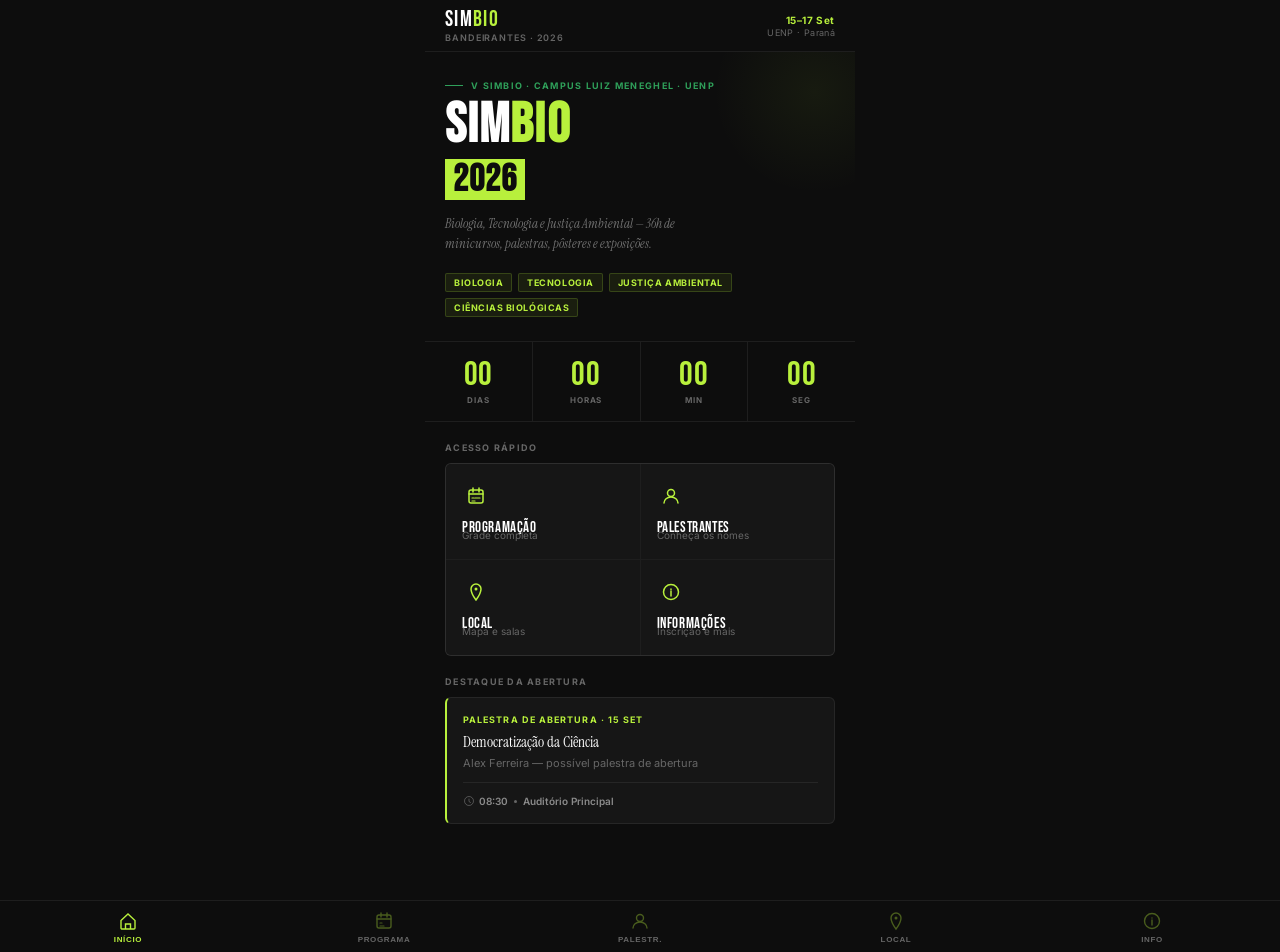
==== commit 6bb5b4bf: "cronograma basico" ====
--- a/app.html
+++ b/app.html
@@ -788,29 +788,35 @@
         <button class="day-tab" onclick="setDay(this,'dia3')">Qui 17</button>
       </div>
       <div class="sched-list" id="dia1">
-        <div class="sched-item"><div class="sched-time">08:00</div><div class="sched-info"><p class="sched-name">Minicursos — Manhã</p><p class="sched-speaker">Laboratórios de Genética, Botânica, Zoologia e outros</p><div class="sched-tags"><span class="tag-room">Setor de Ciências Biológicas</span><span class="tag-type">Minicurso</span></div></div></div>
-        <div class="sched-item"><div class="sched-time">13:30</div><div class="sched-info"><p class="sched-name">Minicursos — Tarde</p><p class="sched-speaker">Continuidade das atividades técnicas e laboratoriais</p><div class="sched-tags"><span class="tag-room">Setor de Ciências Biológicas</span><span class="tag-type">Minicurso</span></div></div></div>
-        <div class="sched-item"><div class="sched-time">19:00</div><div class="sched-info"><p class="sched-name">Solenidade de Abertura</p><p class="sched-speaker">Composição da Mesa Executiva</p><div class="sched-tags"><span class="tag-room">Aud. Thomas Nicoletti</span></div></div></div>
-        <div class="sched-item"><div class="sched-time">19:00</div><div class="sched-info"><p class="sched-name">Exposição de Fotos — Concurso</p><p class="sched-speaker">QR Code disponível para votação do público</p><div class="sched-tags"><span class="tag-room">Foyer</span><span class="tag-type">Exposição</span></div></div></div>
-        <div class="sched-item"><div class="sched-time">19:30</div><div class="sched-info"><p class="sched-name">Palestra 1: Democratização da Ciência</p><p class="sched-speaker">Alex Ferreira</p><div class="sched-tags"><span class="tag-room">Aud. Thomas Nicoletti</span><span class="tag-type">Palestra</span></div></div></div>
-        <div class="sched-item"><div class="sched-time">21:00</div><div class="sched-info"><p class="sched-name">Café e interação dialógica</p><p class="sched-speaker">Participantes e palestrantes</p><div class="sched-tags"><span class="tag-room">Foyer</span></div></div></div>
-        <div class="sched-item"><div class="sched-time">21:30</div><div class="sched-info"><p class="sched-name">Palestra</p><div class="sched-tags"><span class="tag-room">Aud. Thomas Nicoletti</span><span class="tag-type">Palestra</span></div></div></div>
+        <div class="sched-item"><div class="sched-time">08:00</div><div class="sched-info"><p class="sched-name">Minicursos</p><div class="sched-tags"><span class="tag-room">08:00 às 12:00</span><span class="tag-type">Minicurso</span></div></div></div>
+        <div class="sched-item"><div class="sched-time">12:00</div><div class="sched-info"><p class="sched-name">Almoço</p><div class="sched-tags"><span class="tag-room">12:00 às 14:00</span></div></div></div>
+        <div class="sched-item"><div class="sched-time">13:30</div><div class="sched-info"><p class="sched-name">Minicursos</p><div class="sched-tags"><span class="tag-room">13:30 às 17:00</span><span class="tag-type">Minicurso</span></div></div></div>
+        <div class="sched-item"><div class="sched-time">17:30</div><div class="sched-info"><p class="sched-name">Jantar</p><div class="sched-tags"><span class="tag-room">17:30 às 19:00</span></div></div></div>
+        <div class="sched-item"><div class="sched-time">19:00</div><div class="sched-info"><p class="sched-name">Palestra 1</p><div class="sched-tags"><span class="tag-room">19:00 às 20:00</span><span class="tag-type">Palestra</span></div></div></div>
+        <div class="sched-item"><div class="sched-time">20:00</div><div class="sched-info"><p class="sched-name">Palestra 2</p><div class="sched-tags"><span class="tag-room">20:00 às 21:00</span><span class="tag-type">Palestra</span></div></div></div>
+        <div class="sched-item"><div class="sched-time">21:00</div><div class="sched-info"><p class="sched-name">Coffee Break</p><div class="sched-tags"><span class="tag-room">21:00 às 21:30</span></div></div></div>
+        <div class="sched-item"><div class="sched-time">21:30</div><div class="sched-info"><p class="sched-name">Mesa Redonda 1</p><div class="sched-tags"><span class="tag-room">21:30 às 22:30</span><span class="tag-type">Mesa</span></div></div></div>
       </div>
       <div class="sched-list" id="dia2" style="display:none">
-        <div class="sched-item"><div class="sched-time">08:00</div><div class="sched-info"><p class="sched-name">Minicursos — Manhã</p><p class="sched-speaker">Atividades de campo ou laboratoriais</p><div class="sched-tags"><span class="tag-room">Setor de Ciências Biológicas</span><span class="tag-type">Minicurso</span></div></div></div>
-        <div class="sched-item"><div class="sched-time">13:30</div><div class="sched-info"><p class="sched-name">Minicursos — Tarde</p><p class="sched-speaker">Atividades de campo ou laboratoriais</p><div class="sched-tags"><span class="tag-room">Setor de Ciências Biológicas</span><span class="tag-type">Minicurso</span></div></div></div>
-        <div class="sched-item"><div class="sched-time">19:00</div><div class="sched-info"><p class="sched-name">Exposição de Ilustrações Científicas e Aquarelas</p><p class="sched-speaker">Integração entre ciência e arte</p><div class="sched-tags"><span class="tag-room">Foyer</span><span class="tag-type">Exposição</span></div></div></div>
-        <div class="sched-item"><div class="sched-time">19:00</div><div class="sched-info"><p class="sched-name">Exposição de Fotos — Concurso</p><p class="sched-speaker">QR Code disponível para votação do público</p><div class="sched-tags"><span class="tag-room">Foyer</span><span class="tag-type">Exposição</span></div></div></div>
-        <div class="sched-item"><div class="sched-time">20:30</div><div class="sched-info"><p class="sched-name">Palestra 2: Microbiologia — Bioprospecção</p><p class="sched-speaker">Admilton — Londrina</p><div class="sched-tags"><span class="tag-room">Aud. Thomas Nicoletti</span><span class="tag-type">Palestra</span></div></div></div>
-        <div class="sched-item"><div class="sched-time">22:00</div><div class="sched-info"><p class="sched-name">Momento cultural e visitação à exposição</p><div class="sched-tags"><span class="tag-room">Foyer</span></div></div></div>
+        <div class="sched-item"><div class="sched-time">08:00</div><div class="sched-info"><p class="sched-name">Minicursos</p><div class="sched-tags"><span class="tag-room">08:00 às 12:00</span><span class="tag-type">Minicurso</span></div></div></div>
+        <div class="sched-item"><div class="sched-time">12:00</div><div class="sched-info"><p class="sched-name">Almoço</p><div class="sched-tags"><span class="tag-room">12:00 às 14:00</span></div></div></div>
+        <div class="sched-item"><div class="sched-time">13:30</div><div class="sched-info"><p class="sched-name">Roda de Conversa / Mesa Redonda 2</p><div class="sched-tags"><span class="tag-room">13:30 às 15:00</span><span class="tag-type">Mesa</span></div></div></div>
+        <div class="sched-item"><div class="sched-time">15:00</div><div class="sched-info"><p class="sched-name">Palestra 3</p><div class="sched-tags"><span class="tag-room">15:00 às 17:00</span><span class="tag-type">Palestra</span></div></div></div>
+        <div class="sched-item"><div class="sched-time">17:30</div><div class="sched-info"><p class="sched-name">Jantar</p><div class="sched-tags"><span class="tag-room">17:30 às 19:00</span></div></div></div>
+        <div class="sched-item"><div class="sched-time">19:00</div><div class="sched-info"><p class="sched-name">Minicursos</p><div class="sched-tags"><span class="tag-room">19:00 às 21:00</span><span class="tag-type">Minicurso</span></div></div></div>
+        <div class="sched-item"><div class="sched-time">21:00</div><div class="sched-info"><p class="sched-name">Coffee Break</p><div class="sched-tags"><span class="tag-room">21:00 às 21:30</span></div></div></div>
+        <div class="sched-item"><div class="sched-time">21:30</div><div class="sched-info"><p class="sched-name">Minicursos</p><div class="sched-tags"><span class="tag-room">21:30 às 22:30</span><span class="tag-type">Minicurso</span></div></div></div>
       </div>
       <div class="sched-list" id="dia3" style="display:none">
-        <div class="sched-item"><div class="sched-time">08:00</div><div class="sched-info"><p class="sched-name">Minicursos — Manhã</p><p class="sched-speaker">Finalização das atividades modulares</p><div class="sched-tags"><span class="tag-room">Setor de Ciências Biológicas</span><span class="tag-type">Minicurso</span></div></div></div>
-        <div class="sched-item"><div class="sched-time">13:30</div><div class="sched-info"><p class="sched-name">Minicursos — Tarde</p><p class="sched-speaker">Finalização das atividades modulares</p><div class="sched-tags"><span class="tag-room">Setor de Ciências Biológicas</span><span class="tag-type">Minicurso</span></div></div></div>
-        <div class="sched-item"><div class="sched-time">18:00</div><div class="sched-info"><p class="sched-name">Apresentação de Trabalhos — Sessão de Pôsteres</p><p class="sched-speaker">Alunos dos três campi da UENP e visitantes</p><div class="sched-tags"><span class="tag-room">Aud. Thomas Nicoletti</span><span class="tag-type">Pôsteres</span></div></div></div>
-        <div class="sched-item"><div class="sched-time">20:00</div><div class="sched-info"><p class="sched-name">Palestra de Encerramento: Perspectivas Futuras para a Biologia no Cenário Nacional</p><div class="sched-tags"><span class="tag-room">Aud. Thomas Nicoletti</span><span class="tag-type">Palestra</span></div></div></div>
-        <div class="sched-item"><div class="sched-time">21:30</div><div class="sched-info"><p class="sched-name">Cerimônia de Encerramento e Premiação</p><p class="sched-speaker">Melhor Pôster e resultado do concurso de fotos</p><div class="sched-tags"><span class="tag-room">Aud. Thomas Nicoletti</span><span class="tag-type">Premiação</span></div></div></div>
-      </div>
+        <div class="sched-item"><div class="sched-time">08:00</div><div class="sched-info"><p class="sched-name">Minicursos</p><div class="sched-tags"><span class="tag-room">08:00 às 12:00</span><span class="tag-type">Minicurso</span></div></div></div>
+        <div class="sched-item"><div class="sched-time">12:00</div><div class="sched-info"><p class="sched-name">Almoço</p><div class="sched-tags"><span class="tag-room">12:00 às 14:00</span></div></div></div>
+        <div class="sched-item"><div class="sched-time">13:30</div><div class="sched-info"><p class="sched-name">Minicursos</p><div class="sched-tags"><span class="tag-room">13:30 às 17:00</span><span class="tag-type">Minicurso</span></div></div></div>
+        <div class="sched-item"><div class="sched-time">17:30</div><div class="sched-info"><p class="sched-name">Jantar</p><div class="sched-tags"><span class="tag-room">17:30 às 19:00</span></div></div></div>
+        <div class="sched-item"><div class="sched-time">19:00</div><div class="sched-info"><p class="sched-name">Apresentação de Trabalhos</p><div class="sched-tags"><span class="tag-room">19:00 às 20:00</span><span class="tag-type">Pôsteres</span></div></div></div>
+        <div class="sched-item"><div class="sched-time">20:00</div><div class="sched-info"><p class="sched-name">Palestra 4</p><div class="sched-tags"><span class="tag-room">20:00 às 21:00</span><span class="tag-type">Palestra</span></div></div></div>
+        <div class="sched-item"><div class="sched-time">21:00</div><div class="sched-info"><p class="sched-name">Coffee Break</p><div class="sched-tags"><span class="tag-room">21:00 às 21:30</span></div></div></div>
+        <div class="sched-item"><div class="sched-time">21:30</div><div class="sched-info"><p class="sched-name">Encerramento e Premiação</p><div class="sched-tags"><span class="tag-room">21:30 às 22:30</span><span class="tag-type">Premiação</span></div></div></div>
+      </div></div>
     </section>
 
     <!-- PALESTRANTES -->
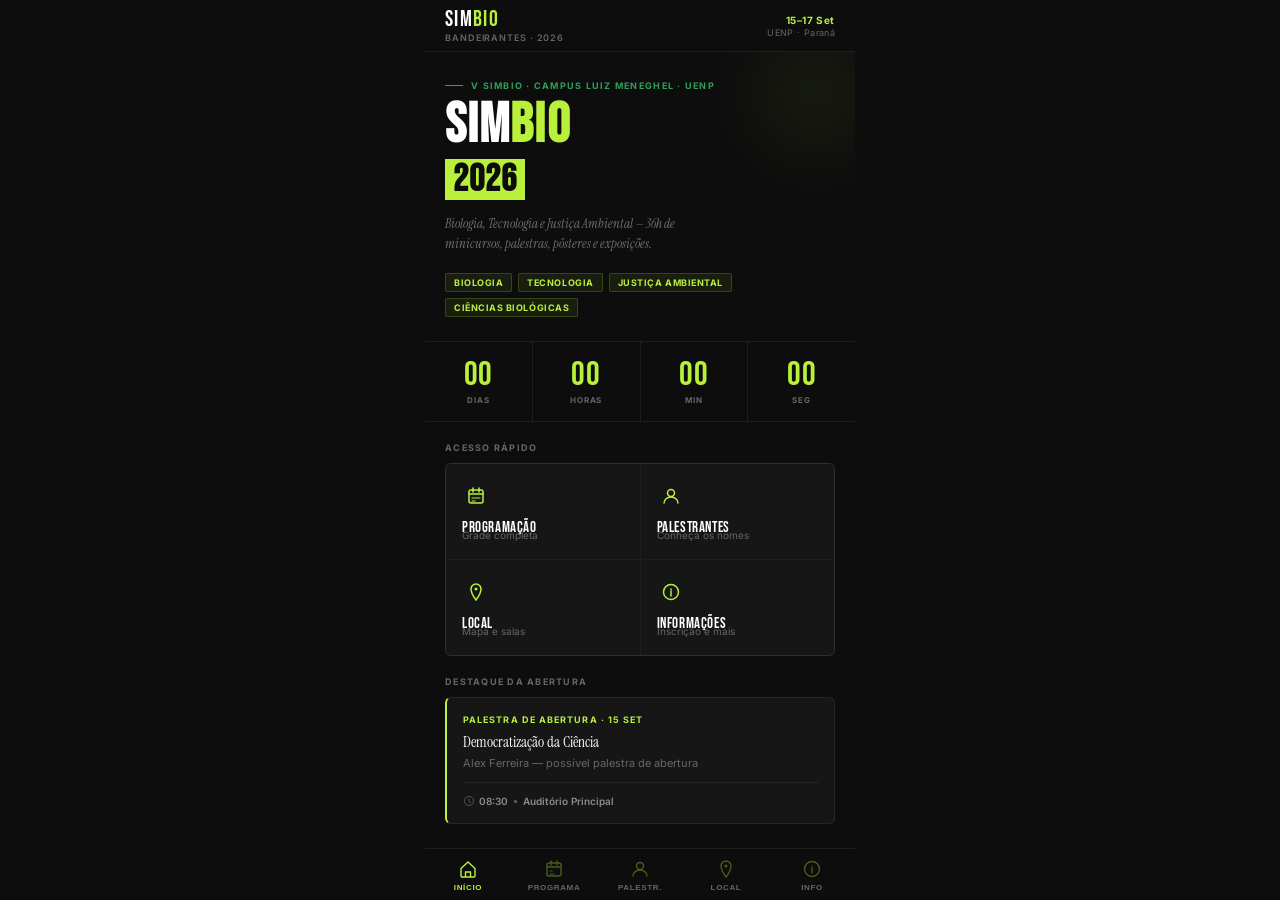
==== commit 2c99075a: "half cronograma" ====
--- a/app.html
+++ b/app.html
@@ -787,36 +787,42 @@
         <button class="day-tab" onclick="setDay(this,'dia2')">Qua 16</button>
         <button class="day-tab" onclick="setDay(this,'dia3')">Qui 17</button>
       </div>
-      <div class="sched-list" id="dia1">
-        <div class="sched-item"><div class="sched-time">08:00</div><div class="sched-info"><p class="sched-name">Minicursos</p><div class="sched-tags"><span class="tag-room">08:00 às 12:00</span><span class="tag-type">Minicurso</span></div></div></div>
+            <div class="sched-list" id="dia1">
+        <div class="sched-item"><div class="sched-time">08:00</div><div class="sched-info"><p class="sched-name">Análise de locais de crime e princípios biológicos</p><p class="sched-speaker">Vinicius Pires Rincão (PC-SP)</p><div class="sched-tags"><span class="tag-type">Minicurso</span></div></div></div>
+        <div class="sched-item"><div class="sched-time">08:00</div><div class="sched-info"><p class="sched-name">Identificação botânica em campo</p><p class="sched-speaker">Ms. Melissa Ebara</p><div class="sched-tags"><span class="tag-type">Minicurso</span></div></div></div>
+        <div class="sched-item"><div class="sched-time">08:00</div><div class="sched-info"><p class="sched-name">Introdução à ilustração científica</p><p class="sched-speaker">Fernanda Dotti (UENP - CLM)</p><div class="sched-tags"><span class="tag-type">Minicurso</span></div></div></div>
         <div class="sched-item"><div class="sched-time">12:00</div><div class="sched-info"><p class="sched-name">Almoço</p><div class="sched-tags"><span class="tag-room">12:00 às 14:00</span></div></div></div>
-        <div class="sched-item"><div class="sched-time">13:30</div><div class="sched-info"><p class="sched-name">Minicursos</p><div class="sched-tags"><span class="tag-room">13:30 às 17:00</span><span class="tag-type">Minicurso</span></div></div></div>
+        <div class="sched-item"><div class="sched-time">13:30</div><div class="sched-info"><p class="sched-name">Identificação botânica em campo — continuação</p><p class="sched-speaker">Ms. Melissa Ebara</p><div class="sched-tags"><span class="tag-type">Minicurso</span></div></div></div>
+        <div class="sched-item"><div class="sched-time">13:30</div><div class="sched-info"><p class="sched-name">Introdução à ilustração científica — continuação</p><p class="sched-speaker">Fernanda Dotti (UENP - CLM)</p><div class="sched-tags"><span class="tag-type">Minicurso</span></div></div></div>
         <div class="sched-item"><div class="sched-time">17:30</div><div class="sched-info"><p class="sched-name">Jantar</p><div class="sched-tags"><span class="tag-room">17:30 às 19:00</span></div></div></div>
-        <div class="sched-item"><div class="sched-time">19:00</div><div class="sched-info"><p class="sched-name">Palestra 1</p><div class="sched-tags"><span class="tag-room">19:00 às 20:00</span><span class="tag-type">Palestra</span></div></div></div>
-        <div class="sched-item"><div class="sched-time">20:00</div><div class="sched-info"><p class="sched-name">Palestra 2</p><div class="sched-tags"><span class="tag-room">20:00 às 21:00</span><span class="tag-type">Palestra</span></div></div></div>
+        <div class="sched-item"><div class="sched-time">19:00</div><div class="sched-info"><p class="sched-name">Palestra 1</p><div class="sched-tags"><span class="tag-type">Palestra</span></div></div></div>
+        <div class="sched-item"><div class="sched-time">20:00</div><div class="sched-info"><p class="sched-name">Palestra 2</p><div class="sched-tags"><span class="tag-type">Palestra</span></div></div></div>
         <div class="sched-item"><div class="sched-time">21:00</div><div class="sched-info"><p class="sched-name">Coffee Break</p><div class="sched-tags"><span class="tag-room">21:00 às 21:30</span></div></div></div>
-        <div class="sched-item"><div class="sched-time">21:30</div><div class="sched-info"><p class="sched-name">Mesa Redonda 1</p><div class="sched-tags"><span class="tag-room">21:30 às 22:30</span><span class="tag-type">Mesa</span></div></div></div>
+        <div class="sched-item"><div class="sched-time">21:30</div><div class="sched-info"><p class="sched-name">Mesa Redonda 1</p><div class="sched-tags"><span class="tag-type">Mesa</span></div></div></div>
       </div>
       <div class="sched-list" id="dia2" style="display:none">
-        <div class="sched-item"><div class="sched-time">08:00</div><div class="sched-info"><p class="sched-name">Minicursos</p><div class="sched-tags"><span class="tag-room">08:00 às 12:00</span><span class="tag-type">Minicurso</span></div></div></div>
+        <div class="sched-item"><div class="sched-time">08:00</div><div class="sched-info"><p class="sched-name">Captura e Identificação de Morcegos</p><p class="sched-speaker">Eder Silva Barbier (UENP - CLM)</p><div class="sched-tags"><span class="tag-type">Minicurso</span></div></div></div>
+        <div class="sched-item"><div class="sched-time">08:00</div><div class="sched-info"><p class="sched-name">Ecotoxicologia</p><p class="sched-speaker">Dra. Caroline Santos (UEM)</p><div class="sched-tags"><span class="tag-type">Minicurso</span></div></div></div>
         <div class="sched-item"><div class="sched-time">12:00</div><div class="sched-info"><p class="sched-name">Almoço</p><div class="sched-tags"><span class="tag-room">12:00 às 14:00</span></div></div></div>
-        <div class="sched-item"><div class="sched-time">13:30</div><div class="sched-info"><p class="sched-name">Roda de Conversa / Mesa Redonda 2</p><div class="sched-tags"><span class="tag-room">13:30 às 15:00</span><span class="tag-type">Mesa</span></div></div></div>
-        <div class="sched-item"><div class="sched-time">15:00</div><div class="sched-info"><p class="sched-name">Palestra 3</p><div class="sched-tags"><span class="tag-room">15:00 às 17:00</span><span class="tag-type">Palestra</span></div></div></div>
+        <div class="sched-item"><div class="sched-time">13:30</div><div class="sched-info"><p class="sched-name">Roda de Conversa / Mesa Redonda 2</p><div class="sched-tags"><span class="tag-type">Mesa</span></div></div></div>
+        <div class="sched-item"><div class="sched-time">15:00</div><div class="sched-info"><p class="sched-name">Palestra 3</p><div class="sched-tags"><span class="tag-type">Palestra</span></div></div></div>
         <div class="sched-item"><div class="sched-time">17:30</div><div class="sched-info"><p class="sched-name">Jantar</p><div class="sched-tags"><span class="tag-room">17:30 às 19:00</span></div></div></div>
-        <div class="sched-item"><div class="sched-time">19:00</div><div class="sched-info"><p class="sched-name">Minicursos</p><div class="sched-tags"><span class="tag-room">19:00 às 21:00</span><span class="tag-type">Minicurso</span></div></div></div>
+        <div class="sched-item"><div class="sched-time">19:00</div><div class="sched-info"><p class="sched-name">Captura e Identificação de Morcegos — noite (PEMSF)</p><p class="sched-speaker">Eder Silva Barbier (UENP - CLM)</p><div class="sched-tags"><span class="tag-type">Minicurso</span></div></div></div>
+        <div class="sched-item"><div class="sched-time">19:00</div><div class="sched-info"><p class="sched-name">Introdução à Herpetologia: do campo ao trabalho científico</p><p class="sched-speaker">Lucas Henrique dos Santos (PCB - UEL)</p><div class="sched-tags"><span class="tag-type">Minicurso</span></div></div></div>
+        <div class="sched-item"><div class="sched-time">19:00</div><div class="sched-info"><p class="sched-name">Educação Sexual Emancipatória para a formação de professores</p><p class="sched-speaker">Me. Sandra Mara Miranda Proni (SEED)</p><div class="sched-tags"><span class="tag-type">Minicurso</span></div></div></div>
         <div class="sched-item"><div class="sched-time">21:00</div><div class="sched-info"><p class="sched-name">Coffee Break</p><div class="sched-tags"><span class="tag-room">21:00 às 21:30</span></div></div></div>
-        <div class="sched-item"><div class="sched-time">21:30</div><div class="sched-info"><p class="sched-name">Minicursos</p><div class="sched-tags"><span class="tag-room">21:30 às 22:30</span><span class="tag-type">Minicurso</span></div></div></div>
+        <div class="sched-item"><div class="sched-time">21:30</div><div class="sched-info"><p class="sched-name">Farmacologia de extratos vegetais</p><p class="sched-speaker">Julia Amanda Fracasso</p><div class="sched-tags"><span class="tag-type">Minicurso</span></div></div></div>
       </div>
       <div class="sched-list" id="dia3" style="display:none">
-        <div class="sched-item"><div class="sched-time">08:00</div><div class="sched-info"><p class="sched-name">Minicursos</p><div class="sched-tags"><span class="tag-room">08:00 às 12:00</span><span class="tag-type">Minicurso</span></div></div></div>
+        <div class="sched-item"><div class="sched-time">08:00</div><div class="sched-info"><p class="sched-name">Anatomia Vegetal de Angiospermas: da coleta à interpretação de caracteres anatômicos</p><p class="sched-speaker">Deibson Pereira Belo — Me. em Biologia Vegetal</p><div class="sched-tags"><span class="tag-type">Minicurso</span></div></div></div>
         <div class="sched-item"><div class="sched-time">12:00</div><div class="sched-info"><p class="sched-name">Almoço</p><div class="sched-tags"><span class="tag-room">12:00 às 14:00</span></div></div></div>
-        <div class="sched-item"><div class="sched-time">13:30</div><div class="sched-info"><p class="sched-name">Minicursos</p><div class="sched-tags"><span class="tag-room">13:30 às 17:00</span><span class="tag-type">Minicurso</span></div></div></div>
+        <div class="sched-item"><div class="sched-time">13:30</div><div class="sched-info"><p class="sched-name">Anatomia Vegetal de Angiospermas — continuação</p><p class="sched-speaker">Deibson Pereira Belo</p><div class="sched-tags"><span class="tag-type">Minicurso</span></div></div></div>
         <div class="sched-item"><div class="sched-time">17:30</div><div class="sched-info"><p class="sched-name">Jantar</p><div class="sched-tags"><span class="tag-room">17:30 às 19:00</span></div></div></div>
-        <div class="sched-item"><div class="sched-time">19:00</div><div class="sched-info"><p class="sched-name">Apresentação de Trabalhos</p><div class="sched-tags"><span class="tag-room">19:00 às 20:00</span><span class="tag-type">Pôsteres</span></div></div></div>
-        <div class="sched-item"><div class="sched-time">20:00</div><div class="sched-info"><p class="sched-name">Palestra 4</p><div class="sched-tags"><span class="tag-room">20:00 às 21:00</span><span class="tag-type">Palestra</span></div></div></div>
+        <div class="sched-item"><div class="sched-time">19:00</div><div class="sched-info"><p class="sched-name">Apresentação de Trabalhos — Pôsteres</p><div class="sched-tags"><span class="tag-type">Pôsteres</span></div></div></div>
+        <div class="sched-item"><div class="sched-time">20:00</div><div class="sched-info"><p class="sched-name">Palestra 4</p><div class="sched-tags"><span class="tag-type">Palestra</span></div></div></div>
         <div class="sched-item"><div class="sched-time">21:00</div><div class="sched-info"><p class="sched-name">Coffee Break</p><div class="sched-tags"><span class="tag-room">21:00 às 21:30</span></div></div></div>
-        <div class="sched-item"><div class="sched-time">21:30</div><div class="sched-info"><p class="sched-name">Encerramento e Premiação</p><div class="sched-tags"><span class="tag-room">21:30 às 22:30</span><span class="tag-type">Premiação</span></div></div></div>
-      </div></div>
+        <div class="sched-item"><div class="sched-time">21:30</div><div class="sched-info"><p class="sched-name">Encerramento e Premiação</p><div class="sched-tags"><span class="tag-type">Premiação</span></div></div></div>
+      </div>
     </section>
 
     <!-- PALESTRANTES -->
@@ -995,7 +1001,7 @@
             <svg width="14" height="14" viewBox="0 0 14 14" fill="none"><path d="M2 3.5A1.5 1.5 0 013.5 2h7A1.5 1.5 0 0112 3.5v7a1.5 1.5 0 01-1.5 1.5h-7A1.5 1.5 0 012 10.5v-7z" stroke="#b8f03c" stroke-width="1.2"/><path d="M5 5h4M5 7.5h2.5" stroke="#b8f03c" stroke-width="1.2" stroke-linecap="round"/></svg>
             Contato
           </p>
-          <p>Instagram: <a href="#">@simbio2026</a><br>Coordenação: Flávia Maria Leme — UENP Campus Luiz Meneghel</p>
+          <p>Instagram: <a href="#">@simbiouenpclm</a><br>Coordenação: Flávia Maria Leme — UENP Campus Luiz Meneghel</p>
         </div>
         <div style="height:8px"></div>
       </div>
